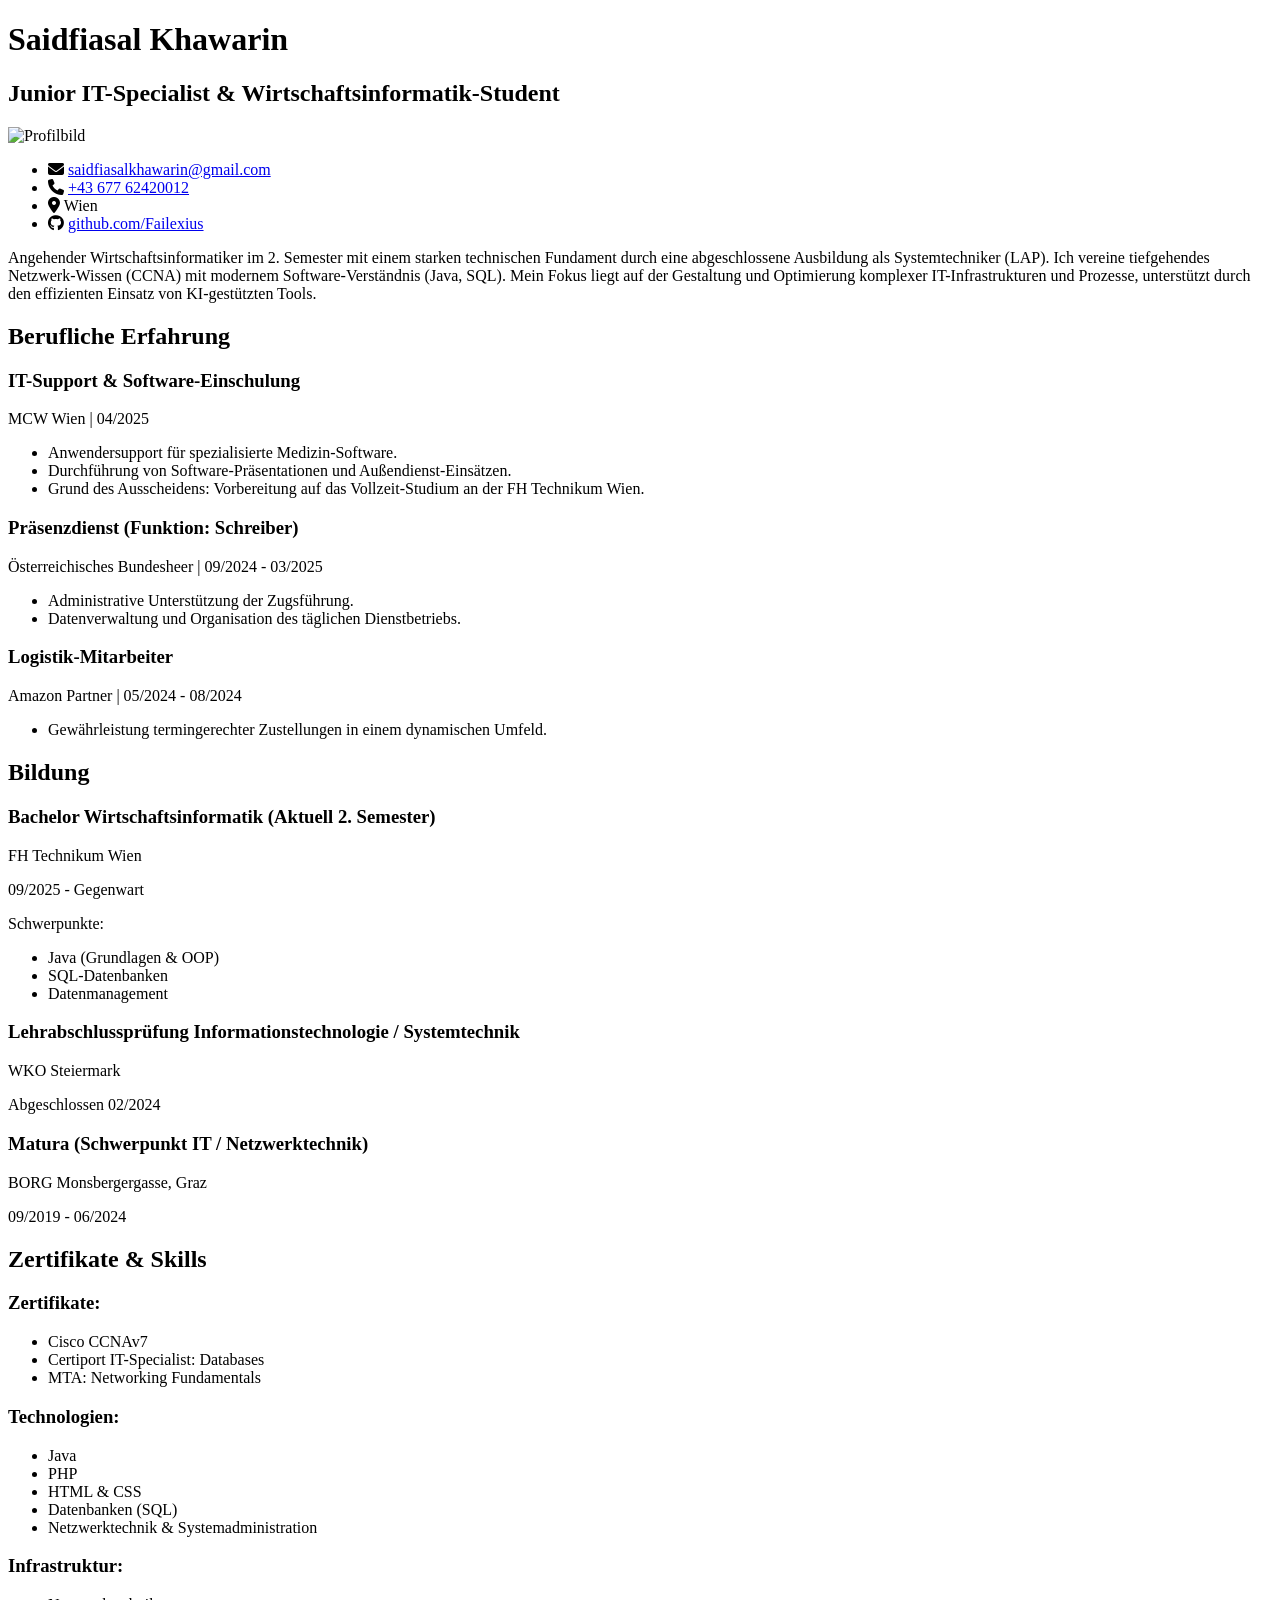
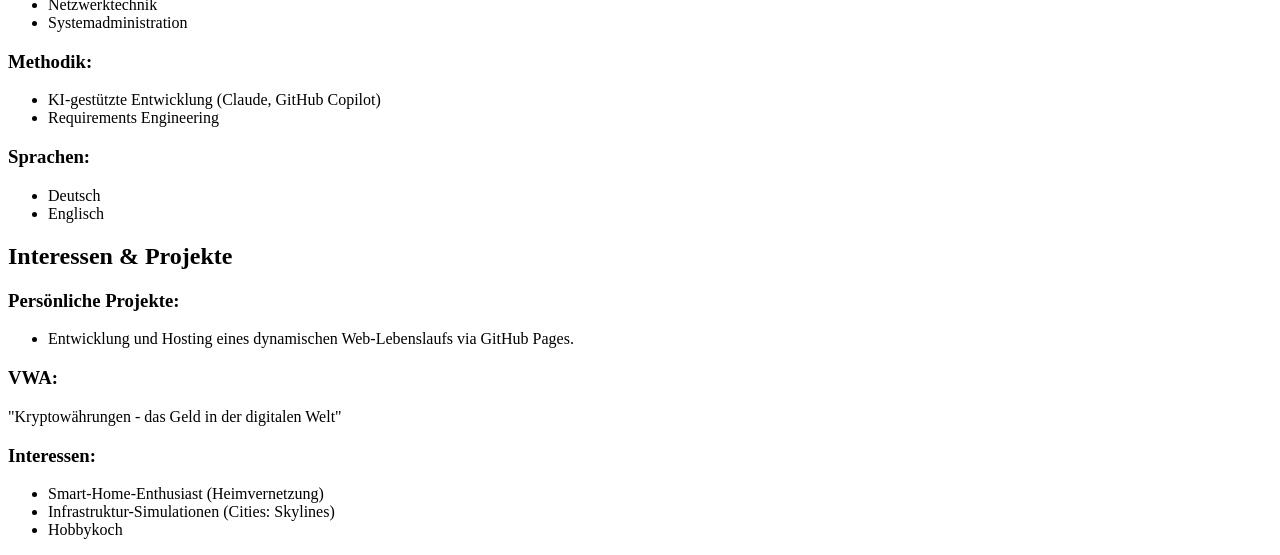
==== index.html @ c03f915f "feat: update profile to IT-Specialist, add work experience and remove favicon" ====
<!doctype html>
<html lang="de">
  <head>
    <meta charset="UTF-8" />
    <meta name="viewport" content="width=device-width, initial-scale=1.0" />
    <link rel="stylesheet" href="style.css" />
    <title>Lebenslauf - Saidfiasal Khawarin</title>
    <link
      rel="stylesheet"
      href="https://cdnjs.cloudflare.com/ajax/libs/font-awesome/6.5.1/css/all.min.css"
    />
    <meta name="viewport" content="width=device-width, initial-scale=1.0" />
  </head>
  <body>
    <div class="main-container">
      <header>
        <div class="header-top">
          <div class="header-left">
            <h1>Saidfiasal Khawarin</h1>
            <h2>Junior IT-Specialist & Wirtschaftsinformatik-Student</h2>
          </div>

          <img src="Profilbild.jpg" alt="Profilbild" class="profile-pic" />

          <div class="header-right">
            <ul class="contact-info">
              <li>
                <i class="fa-solid fa-envelope"></i>
                <a href="mailto:saidfiasalkhawarin@gmail.com"
                  >saidfiasalkhawarin@gmail.com</a
                >
              </li>
              <li>
                <i class="fa-solid fa-phone"></i>
                <a href="tel:+4367762420012">+43 677 62420012</a>
              </li>
              <li><i class="fa-solid fa-location-dot"></i> Wien</li>
              <li>
                <i class="fa-brands fa-github"></i>
                <a href="https://github.com/Failexius" target="_blank"
                  >github.com/Failexius</a
                >
              </li>
            </ul>
          </div>
        </div>

        <!-- 
        Alter Text:
        Angehender Wirtschaftsinformatiker (2. Semester) mit handfestem
        IT-Fundament durch eine abgeschlossene Ausbildung als Systemtechniker
        (LAP) und fundiertem Netzwerk-Wissen. Aktuell vertiefe ich mein
        Verständnis für Software-Architektur und Objektorientierte
        Programmierung (Java). Ich bin hoch motiviert, mein Wissen in der
        modernen Webentwicklung einzusetzen, KI-gestützte Tools wie Claude
        effektiv zu nutzen und als Junior Web Developer praxisnahe Lösungen zu
        entwickeln. 
        -->

        <p class="intro-text">
          Angehender Wirtschaftsinformatiker im 2. Semester mit einem starken
          technischen Fundament durch eine abgeschlossene Ausbildung als
          Systemtechniker (LAP). Ich vereine tiefgehendes Netzwerk-Wissen (CCNA)
          mit modernem Software-Verständnis (Java, SQL). Mein Fokus liegt auf
          der Gestaltung und Optimierung komplexer IT-Infrastrukturen und
          Prozesse, unterstützt durch den effizienten Einsatz von KI-gestützten
          Tools.
        </p>
      </header>

      <div class="content-wrapper">
        <main>
          <section>
            <h2>Berufliche Erfahrung</h2>

            <article>
              <h3>IT-Support & Software-Einschulung</h3>
              <p>MCW Wien | 04/2025</p>
              <ul>
                <li>Anwendersupport für spezialisierte Medizin-Software.</li>
                <li>
                  Durchführung von Software-Präsentationen und
                  Außendienst-Einsätzen.
                </li>
                <li>
                  Grund des Ausscheidens: Vorbereitung auf das Vollzeit-Studium
                  an der FH Technikum Wien.
                </li>
              </ul>
            </article>

            <article>
              <h3>Präsenzdienst (Funktion: Schreiber)</h3>
              <p>Österreichisches Bundesheer | 09/2024 - 03/2025</p>
              <ul>
                <li>Administrative Unterstützung der Zugsführung.</li>
                <li>
                  Datenverwaltung und Organisation des täglichen Dienstbetriebs.
                </li>
              </ul>
            </article>

            <article>
              <h3>Logistik-Mitarbeiter</h3>
              <p>Amazon Partner | 05/2024 - 08/2024</p>
              <ul>
                <li>
                  Gewährleistung termingerechter Zustellungen in einem
                  dynamischen Umfeld.
                </li>
              </ul>
            </article>
          </section>
          <section>
            <h2>Bildung</h2>
            <article>
              <h3>Bachelor Wirtschaftsinformatik (Aktuell 2. Semester)</h3>
              <p>FH Technikum Wien</p>
              <p>09/2025 - Gegenwart</p>
              <p>Schwerpunkte:</p>
              <ul>
                <li>Java (Grundlagen & OOP)</li>
                <li>SQL-Datenbanken</li>
                <li>Datenmanagement</li>
              </ul>
            </article>
            <article>
              <h3>
                Lehrabschlussprüfung Informationstechnologie / Systemtechnik
              </h3>
              <p>WKO Steiermark</p>
              <p>Abgeschlossen 02/2024</p>
            </article>
            <article>
              <h3>Matura (Schwerpunkt IT / Netzwerktechnik)</h3>
              <p>BORG Monsbergergasse, Graz</p>
              <p>09/2019 - 06/2024</p>
            </article>
          </section>
        </main>

        <aside>
          <section>
            <h2>Zertifikate & Skills</h2>
            <h3>Zertifikate:</h3>
            <ul>
              <li>Cisco CCNAv7</li>
              <li>Certiport IT-Specialist: Databases</li>
              <li>MTA: Networking Fundamentals</li>
            </ul>
            <h3>Technologien:</h3>
            <ul>
              <li>Java</li>
              <li>PHP</li>
              <li>HTML & CSS</li>
              <li>Datenbanken (SQL)</li>
              <li>Netzwerktechnik & Systemadministration</li>
            </ul>
            <h3>Infrastruktur:</h3>
            <ul>
              <li>Netzwerktechnik</li>
              <li>Systemadministration</li>
            </ul>
            <h3>Methodik:</h3>
            <ul>
              <li>KI-gestützte Entwicklung (Claude, GitHub Copilot)</li>
              <li>Requirements Engineering</li>
            </ul>
            <h3>Sprachen:</h3>
            <ul>
              <li>Deutsch</li>
              <li>Englisch</li>
            </ul>
          </section>
          <section>
            <h2>Interessen & Projekte</h2>
            <h3>Persönliche Projekte:</h3>
            <ul>
              <li>
                Entwicklung und Hosting eines dynamischen Web-Lebenslaufs via
                GitHub Pages.
              </li>
            </ul>
            <h3>VWA:</h3>
            <p>"Kryptowährungen - das Geld in der digitalen Welt"</p>
            <h3>Interessen:</h3>
            <ul>
              <li>Smart-Home-Enthusiast (Heimvernetzung)</li>
              <li>Infrastruktur-Simulationen (Cities: Skylines)</li>
              <li>Hobbykoch</li>
            </ul>
          </section>
        </aside>
      </div>
    </div>
  </body>
</html>
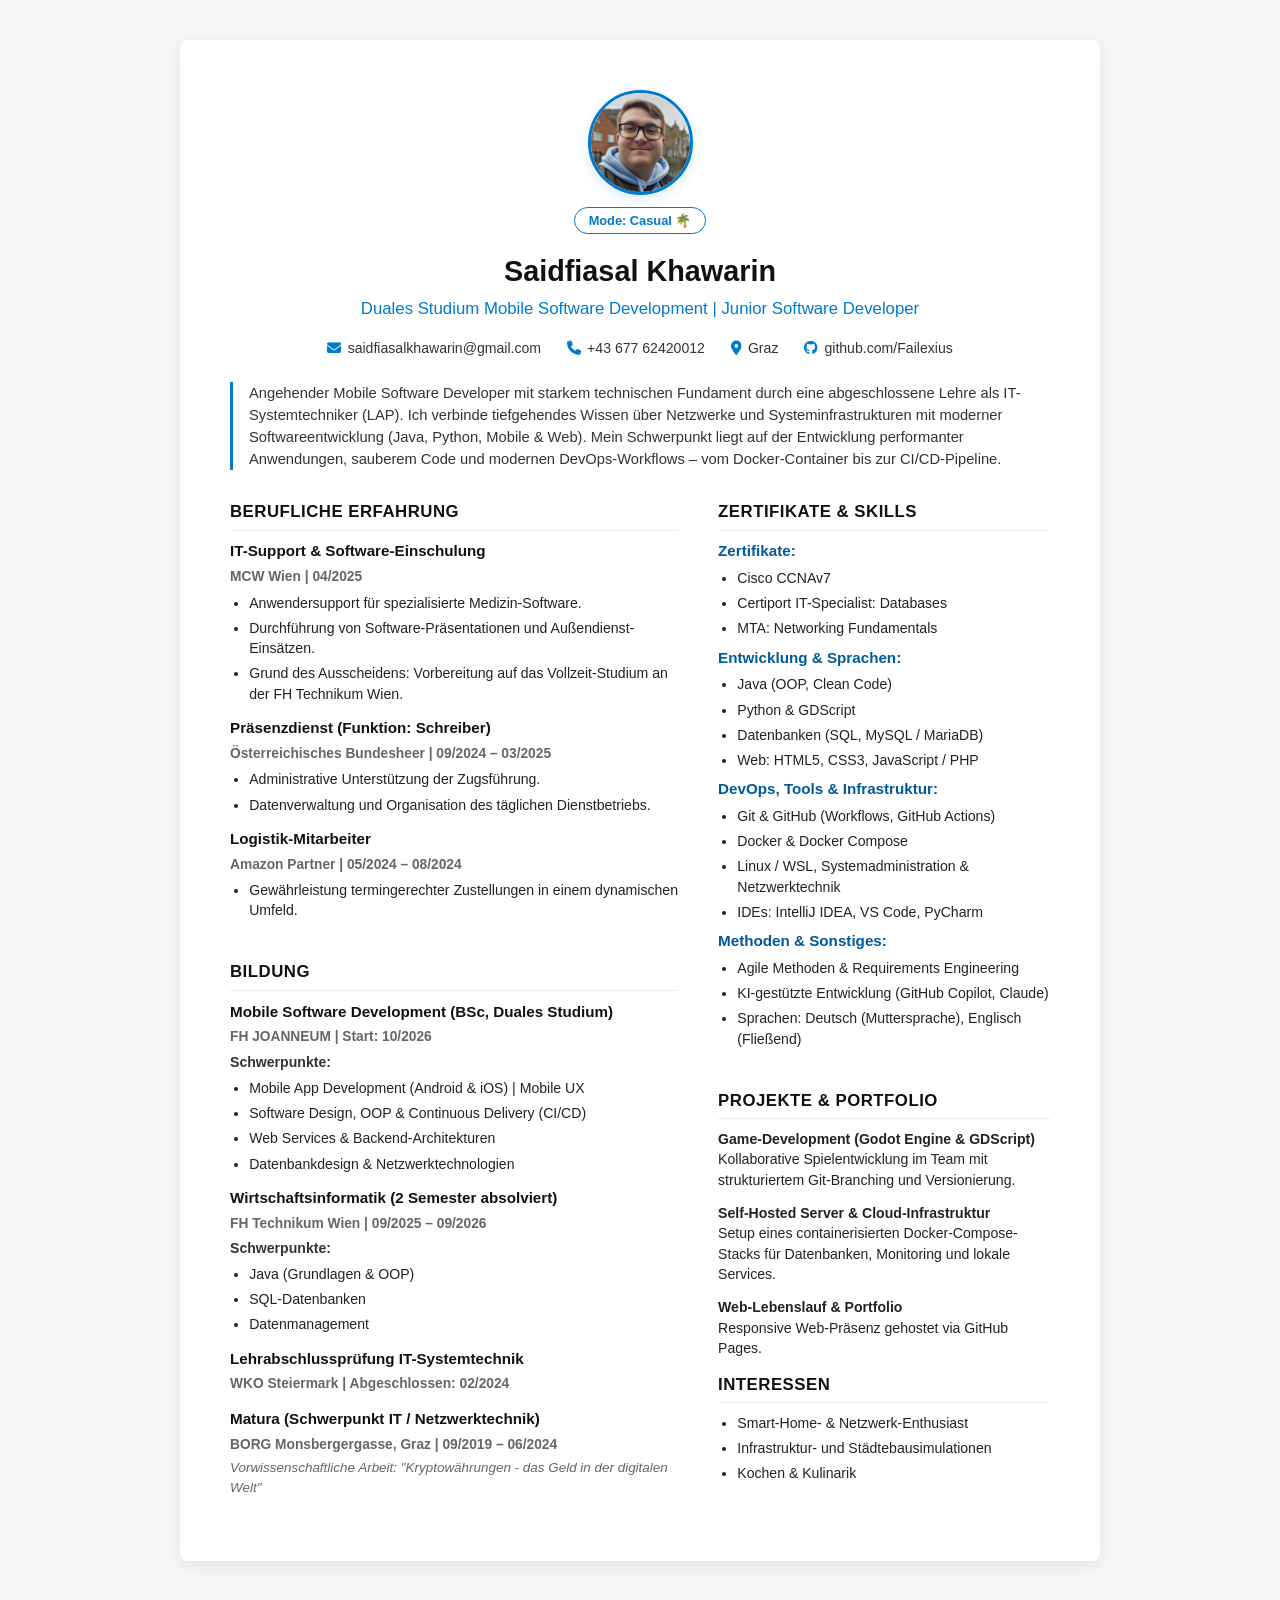
==== commit 2f0f0064: "feat: update resume details, add profile image toggle and optimize 2-column print layout" ====
--- a/index.html
+++ b/index.html
@@ -3,79 +3,60 @@
   <head>
     <meta charset="UTF-8" />
     <meta name="viewport" content="width=device-width, initial-scale=1.0" />
-    <link rel="stylesheet" href="style.css" />
     <title>Lebenslauf - Saidfiasal Khawarin</title>
+    <!-- Google Fonts -->
+    <link rel="preconnect" href="https://fonts.googleapis.com">
+    <link rel="preconnect" href="https://fonts.gstatic.com" crossorigin>
+    <link href="https://fonts.googleapis.com/css2?family=Plus+Jakarta+Sans:wght@300;400;500;600;700;800&display=swap" rel="stylesheet">
+    <!-- Font Awesome Icons -->
     <link
       rel="stylesheet"
       href="https://cdnjs.cloudflare.com/ajax/libs/font-awesome/6.5.1/css/all.min.css"
     />
-    <meta name="viewport" content="width=device-width, initial-scale=1.0" />
+    <link rel="stylesheet" href="style.css" />
   </head>
   <body>
-    <div class="main-container">
-      <header>
-        <div class="header-top">
-          <div class="header-left">
-            <h1>Saidfiasal Khawarin</h1>
-            <h2>Junior IT-Specialist & Wirtschaftsinformatik-Student</h2>
-          </div>
-
-          <img src="Profilbild.jpg" alt="Profilbild" class="profile-pic" />
-
-          <div class="header-right">
-            <ul class="contact-info">
-              <li>
-                <i class="fa-solid fa-envelope"></i>
-                <a href="mailto:saidfiasalkhawarin@gmail.com"
-                  >saidfiasalkhawarin@gmail.com</a
-                >
-              </li>
-              <li>
-                <i class="fa-solid fa-phone"></i>
-                <a href="tel:+4367762420012">+43 677 62420012</a>
-              </li>
-              <li><i class="fa-solid fa-location-dot"></i> Wien</li>
-              <li>
-                <i class="fa-brands fa-github"></i>
-                <a href="https://github.com/Failexius" target="_blank"
-                  >github.com/Failexius</a
-                >
-              </li>
-            </ul>
-          </div>
+    <div class="cv-container main-container">
+      <header class="profile-header">
+        <div class="profile-wrapper">
+          <img id="profile-img" src="profilbild_casual.jpg" alt="Profilbild Saidfiasal" class="profile-pic" />
+          <button id="mode-toggle-btn" onclick="toggleProfileImage()">Mode: Casual 🌴</button>
         </div>
 
-        <!-- 
-        Alter Text:
-        Angehender Wirtschaftsinformatiker (2. Semester) mit handfestem
-        IT-Fundament durch eine abgeschlossene Ausbildung als Systemtechniker
-        (LAP) und fundiertem Netzwerk-Wissen. Aktuell vertiefe ich mein
-        Verständnis für Software-Architektur und Objektorientierte
-        Programmierung (Java). Ich bin hoch motiviert, mein Wissen in der
-        modernen Webentwicklung einzusetzen, KI-gestützte Tools wie Claude
-        effektiv zu nutzen und als Junior Web Developer praxisnahe Lösungen zu
-        entwickeln. 
-        -->
+        <h1>Saidfiasal Khawarin</h1>
+        <div class="subtitle">Duales Studium Mobile Software Development | Junior Software Developer</div>
 
-        <p class="intro-text">
-          Angehender Wirtschaftsinformatiker im 2. Semester mit einem starken
-          technischen Fundament durch eine abgeschlossene Ausbildung als
-          Systemtechniker (LAP). Ich vereine tiefgehendes Netzwerk-Wissen (CCNA)
-          mit modernem Software-Verständnis (Java, SQL). Mein Fokus liegt auf
-          der Gestaltung und Optimierung komplexer IT-Infrastrukturen und
-          Prozesse, unterstützt durch den effizienten Einsatz von KI-gestützten
-          Tools.
+        <ul class="contact-info contacts-list">
+          <li class="contact-item">
+            <i class="fa-solid fa-envelope"></i>
+            <a href="mailto:saidfiasalkhawarin@gmail.com">saidfiasalkhawarin@gmail.com</a>
+          </li>
+          <li class="contact-item">
+            <i class="fa-solid fa-phone"></i>
+            <a href="tel:+4367762420012">+43 677 62420012</a>
+          </li>
+          <li class="contact-item">
+            <i class="fa-solid fa-location-dot"></i> Graz
+          </li>
+          <li class="contact-item">
+            <i class="fa-brands fa-github"></i>
+            <a href="https://github.com/Failexius" target="_blank">github.com/Failexius</a>
+          </li>
+        </ul>
+
+        <p class="profile-summary intro-text">
+          Angehender Mobile Software Developer mit starkem technischen Fundament durch eine abgeschlossene Lehre als IT-Systemtechniker (LAP). Ich verbinde tiefgehendes Wissen über Netzwerke und Systeminfrastrukturen mit moderner Softwareentwicklung (Java, Python, Mobile & Web). Mein Schwerpunkt liegt auf der Entwicklung performanter Anwendungen, sauberem Code und modernen DevOps-Workflows – vom Docker-Container bis zur CI/CD-Pipeline.
         </p>
       </header>
 
-      <div class="content-wrapper">
-        <main>
+      <div class="content-grid">
+        <main class="main-column">
           <section>
             <h2>Berufliche Erfahrung</h2>
 
-            <article>
+            <article class="job-item">
               <h3>IT-Support & Software-Einschulung</h3>
-              <p>MCW Wien | 04/2025</p>
+              <p class="meta-info">MCW Wien | 04/2025</p>
               <ul>
                 <li>Anwendersupport für spezialisierte Medizin-Software.</li>
                 <li>
@@ -89,9 +70,9 @@
               </ul>
             </article>
 
-            <article>
+            <article class="job-item">
               <h3>Präsenzdienst (Funktion: Schreiber)</h3>
-              <p>Österreichisches Bundesheer | 09/2024 - 03/2025</p>
+              <p class="meta-info">Österreichisches Bundesheer | 09/2024 – 03/2025</p>
               <ul>
                 <li>Administrative Unterstützung der Zugsführung.</li>
                 <li>
@@ -100,9 +81,9 @@
               </ul>
             </article>
 
-            <article>
+            <article class="job-item">
               <h3>Logistik-Mitarbeiter</h3>
-              <p>Amazon Partner | 05/2024 - 08/2024</p>
+              <p class="meta-info">Amazon Partner | 05/2024 – 08/2024</p>
               <ul>
                 <li>
                   Gewährleistung termingerechter Zustellungen in einem
@@ -111,87 +92,105 @@
               </ul>
             </article>
           </section>
+
           <section>
             <h2>Bildung</h2>
-            <article>
-              <h3>Bachelor Wirtschaftsinformatik (Aktuell 2. Semester)</h3>
-              <p>FH Technikum Wien</p>
-              <p>09/2025 - Gegenwart</p>
-              <p>Schwerpunkte:</p>
+            <article class="edu-item">
+              <h3>Mobile Software Development (BSc, Duales Studium)</h3>
+              <p class="meta-info">FH JOANNEUM | Start: 10/2026</p>
+              <p class="section-subtitle">Schwerpunkte:</p>
+              <ul>
+                <li>Mobile App Development (Android & iOS) | Mobile UX</li>
+                <li>Software Design, OOP & Continuous Delivery (CI/CD)</li>
+                <li>Web Services & Backend-Architekturen</li>
+                <li>Datenbankdesign & Netzwerktechnologien</li>
+              </ul>
+            </article>
+            <article class="edu-item">
+              <h3>Wirtschaftsinformatik (2 Semester absolviert)</h3>
+              <p class="meta-info">FH Technikum Wien | 09/2025 – 09/2026</p>
+              <p class="section-subtitle">Schwerpunkte:</p>
               <ul>
                 <li>Java (Grundlagen & OOP)</li>
                 <li>SQL-Datenbanken</li>
                 <li>Datenmanagement</li>
               </ul>
             </article>
-            <article>
-              <h3>
-                Lehrabschlussprüfung Informationstechnologie / Systemtechnik
-              </h3>
-              <p>WKO Steiermark</p>
-              <p>Abgeschlossen 02/2024</p>
+            <article class="edu-item">
+              <h3>Lehrabschlussprüfung IT-Systemtechnik</h3>
+              <p class="meta-info">WKO Steiermark | Abgeschlossen: 02/2024</p>
             </article>
-            <article>
+            <article class="edu-item">
               <h3>Matura (Schwerpunkt IT / Netzwerktechnik)</h3>
-              <p>BORG Monsbergergasse, Graz</p>
-              <p>09/2019 - 06/2024</p>
+              <p class="meta-info">BORG Monsbergergasse, Graz | 09/2019 – 06/2024</p>
+              <p class="vwa-note">Vorwissenschaftliche Arbeit: "Kryptowährungen - das Geld in der digitalen Welt"</p>
             </article>
           </section>
         </main>
 
-        <aside>
+        <aside class="sidebar-column">
           <section>
             <h2>Zertifikate & Skills</h2>
+            
             <h3>Zertifikate:</h3>
             <ul>
               <li>Cisco CCNAv7</li>
               <li>Certiport IT-Specialist: Databases</li>
               <li>MTA: Networking Fundamentals</li>
             </ul>
-            <h3>Technologien:</h3>
+
+            <h3>Entwicklung & Sprachen:</h3>
             <ul>
-              <li>Java</li>
-              <li>PHP</li>
-              <li>HTML & CSS</li>
-              <li>Datenbanken (SQL)</li>
-              <li>Netzwerktechnik & Systemadministration</li>
+              <li>Java (OOP, Clean Code)</li>
+              <li>Python & GDScript</li>
+              <li>Datenbanken (SQL, MySQL / MariaDB)</li>
+              <li>Web: HTML5, CSS3, JavaScript / PHP</li>
             </ul>
-            <h3>Infrastruktur:</h3>
+
+            <h3>DevOps, Tools & Infrastruktur:</h3>
             <ul>
-              <li>Netzwerktechnik</li>
-              <li>Systemadministration</li>
+              <li>Git & GitHub (Workflows, GitHub Actions)</li>
+              <li>Docker & Docker Compose</li>
+              <li>Linux / WSL, Systemadministration & Netzwerktechnik</li>
+              <li>IDEs: IntelliJ IDEA, VS Code, PyCharm</li>
             </ul>
-            <h3>Methodik:</h3>
+
+            <h3>Methoden & Sonstiges:</h3>
             <ul>
-              <li>KI-gestützte Entwicklung (Claude, GitHub Copilot)</li>
-              <li>Requirements Engineering</li>
-            </ul>
-            <h3>Sprachen:</h3>
-            <ul>
-              <li>Deutsch</li>
-              <li>Englisch</li>
+              <li>Agile Methoden & Requirements Engineering</li>
+              <li>KI-gestützte Entwicklung (GitHub Copilot, Claude)</li>
+              <li>Sprachen: Deutsch (Muttersprache), Englisch (Fließend)</li>
             </ul>
           </section>
+
           <section>
-            <h2>Interessen & Projekte</h2>
-            <h3>Persönliche Projekte:</h3>
-            <ul>
-              <li>
-                Entwicklung und Hosting eines dynamischen Web-Lebenslaufs via
-                GitHub Pages.
+            <h2>PROJEKTE & PORTFOLIO</h2>
+            <ul class="project-list">
+              <li class="project-item">
+                <strong>Game-Development (Godot Engine & GDScript)</strong><br>
+                Kollaborative Spielentwicklung im Team mit strukturiertem Git-Branching und Versionierung.
+              </li>
+              <li class="project-item">
+                <strong>Self-Hosted Server & Cloud-Infrastruktur</strong><br>
+                Setup eines containerisierten Docker-Compose-Stacks für Datenbanken, Monitoring und lokale Services.
+              </li>
+              <li class="project-item">
+                <strong>Web-Lebenslauf & Portfolio</strong><br>
+                Responsive Web-Präsenz gehostet via GitHub Pages.
               </li>
             </ul>
-            <h3>VWA:</h3>
-            <p>"Kryptowährungen - das Geld in der digitalen Welt"</p>
-            <h3>Interessen:</h3>
+
+            <h2>Interessen</h2>
             <ul>
-              <li>Smart-Home-Enthusiast (Heimvernetzung)</li>
-              <li>Infrastruktur-Simulationen (Cities: Skylines)</li>
-              <li>Hobbykoch</li>
+              <li>Smart-Home- & Netzwerk-Enthusiast</li>
+              <li>Infrastruktur- und Städtebausimulationen</li>
+              <li>Kochen & Kulinarik</li>
             </ul>
           </section>
         </aside>
       </div>
     </div>
+
+    <script src="script.js"></script>
   </body>
 </html>
--- a/style.css
+++ b/style.css
@@ -0,0 +1,283 @@
+:root {
+    --primary-color: #007acc;
+    --primary-dark: #005999;
+    --primary-light: #e6f3fa;
+    --text-color: #222222;
+    --text-muted: #666666;
+    --bg-page: #f4f6f8;
+    --bg-card: #ffffff;
+    --border-color: #eaeaea;
+}
+
+* {
+    box-sizing: border-box;
+}
+
+body {
+    margin: 0;
+    padding: 0;
+    background-color: var(--bg-page);
+    font-family: -apple-system, BlinkMacSystemFont, "Segoe UI", Roboto, Helvetica, Arial, sans-serif;
+    color: var(--text-color);
+    line-height: 1.5;
+}
+
+.cv-container, .resume-container, .container, .main-container {
+    max-width: 920px;
+    margin: 40px auto;
+    padding: 50px; /* Mindestens 50px Innenabstand zu allen Seiten */
+    background: #ffffff;
+    box-shadow: 0 4px 20px rgba(0, 0, 0, 0.08);
+    border-radius: 8px;
+    box-sizing: border-box;
+}
+
+/* Header Optimization (Kompakt & ausgewogen) */
+.profile-header {
+    text-align: center;
+    margin-bottom: 1.5rem;
+}
+
+.profile-header h1 {
+    font-size: 1.8rem;
+    margin: 0.4rem 0 0.2rem 0;
+    color: #111111;
+    font-weight: 800;
+}
+
+.profile-header .subtitle {
+    font-size: 1.05rem;
+    color: var(--primary-color);
+    font-weight: 500;
+    margin-bottom: 1rem;
+}
+
+/* Profile Wrapper & Mode Toggle */
+.profile-wrapper {
+    display: flex;
+    flex-direction: column;
+    align-items: center;
+    justify-content: center;
+    margin-bottom: 0.5rem;
+}
+
+#profile-img, .profile-pic {
+    width: 105px;
+    height: 105px;
+    border-radius: 50%;
+    object-fit: cover;
+    border: 3px solid var(--primary-color);
+    margin-bottom: 0.5rem;
+    box-shadow: 0 4px 12px rgba(0, 122, 204, 0.15);
+    transition: transform 0.3s ease;
+}
+
+#profile-img:hover {
+    transform: scale(1.03);
+}
+
+#mode-toggle-btn {
+    margin-top: 4px;
+    margin-bottom: 8px;
+    padding: 5px 14px;
+    background-color: #ffffff;
+    color: var(--primary-color);
+    border: 1.5px solid var(--primary-color);
+    border-radius: 20px;
+    font-family: inherit;
+    font-size: 0.8rem;
+    font-weight: 600;
+    cursor: pointer;
+    transition: all 0.2s ease;
+}
+
+#mode-toggle-btn:hover {
+    background-color: var(--primary-color);
+    color: #ffffff;
+}
+
+/* Kontaktdaten kompakt nebeneinander */
+.contact-info, .contacts-list {
+    display: flex;
+    flex-wrap: wrap;
+    justify-content: center;
+    align-items: center;
+    gap: 0.8rem 1.6rem;
+    margin: 0.8rem 0;
+    font-size: 0.9rem;
+    list-style: none;
+    padding: 0;
+}
+
+.contact-item {
+    display: inline-flex;
+    align-items: center;
+    gap: 0.4rem;
+    color: #333333;
+}
+
+.contact-item i {
+    color: var(--primary-color);
+}
+
+.contact-item a {
+    color: inherit;
+    text-decoration: none;
+    transition: color 0.2s ease;
+}
+
+.contact-item a:hover {
+    color: var(--primary-color);
+    text-decoration: underline;
+}
+
+/* Profiltext */
+.profile-summary, .intro-text {
+    font-size: 0.92rem;
+    line-height: 1.5;
+    color: #333333;
+    border-left: 3px solid var(--primary-color);
+    padding-left: 1rem;
+    margin: 1.2rem 0 1.8rem 0;
+    text-align: left;
+}
+
+/* 2-Spalten Layout (Luftig & harmonisch) */
+.content-grid {
+    display: grid;
+    grid-template-columns: 1.35fr 1fr;
+    gap: 2.5rem;
+    align-items: start;
+}
+
+.main-column, .sidebar-column {
+    display: flex;
+    flex-direction: column;
+    gap: 1.6rem;
+}
+
+h2 {
+    font-size: 1.05rem;
+    font-weight: 700;
+    text-transform: uppercase;
+    letter-spacing: 0.5px;
+    color: #111111;
+    border-bottom: 1.5px solid #eaeaea;
+    padding-bottom: 0.35rem;
+    margin-bottom: 0.6rem;
+    margin-top: 0;
+}
+
+h3 {
+    font-size: 0.95rem;
+    margin-top: 0.5rem;
+    margin-bottom: 0.25rem;
+    color: #111111;
+}
+
+article {
+    margin-bottom: 0.8rem;
+}
+
+p {
+    margin: 3px 0;
+}
+
+.meta-info {
+    color: var(--text-muted);
+    font-weight: 600;
+    font-size: 0.86rem;
+}
+
+.section-subtitle {
+    font-weight: 600;
+    margin-top: 4px;
+    font-size: 0.88rem;
+    color: #333333;
+}
+
+.vwa-note {
+    font-style: italic;
+    color: var(--text-muted);
+    font-size: 0.84rem;
+    margin-top: 3px;
+}
+
+ul {
+    padding-left: 1.2rem;
+    margin: 0.3rem 0;
+}
+
+li {
+    font-size: 0.88rem;
+    line-height: 1.45;
+    margin-bottom: 0.3rem;
+}
+
+.sidebar-column section {
+    margin-bottom: 0.5rem;
+}
+
+.sidebar-column h3 {
+    color: var(--primary-dark);
+}
+
+.project-list {
+    list-style-type: none;
+    padding-left: 0 !important;
+}
+
+.project-item {
+    margin-bottom: 0.8rem;
+}
+
+/* Responsive Handling */
+@media (max-width: 768px) {
+    .cv-container, .resume-container, .container, .main-container {
+        margin: 0;
+        padding: 24px 20px;
+        border-radius: 0;
+    }
+
+    .content-grid {
+        grid-template-columns: 1fr;
+        gap: 1.8rem;
+    }
+}
+
+/* Print-Styles (@media print) – 50px Ränder auch im PDF */
+@media print {
+  @page {
+    size: A4;
+    margin: 1.5cm; /* Entspricht ca. 55px Rand auf Papier */
+  }
+
+  body {
+    background: #ffffff !important;
+    padding: 0 !important;
+    margin: 0 !important;
+  }
+
+  .cv-container, .resume-container, .container, .main-container {
+    max-width: 100% !important;
+    margin: 0 !important;
+    padding: 0 !important; /* Den Rand übernimmt @page */
+    box-shadow: none !important;
+    border-radius: 0 !important;
+  }
+
+  #mode-toggle-btn, button, .no-print {
+    display: none !important;
+  }
+
+  .content-grid {
+    display: grid !important;
+    grid-template-columns: 1.35fr 1fr !important;
+    gap: 2rem !important;
+  }
+
+  li {
+    margin-bottom: 0.2rem !important;
+    line-height: 1.35 !important;
+  }
+}
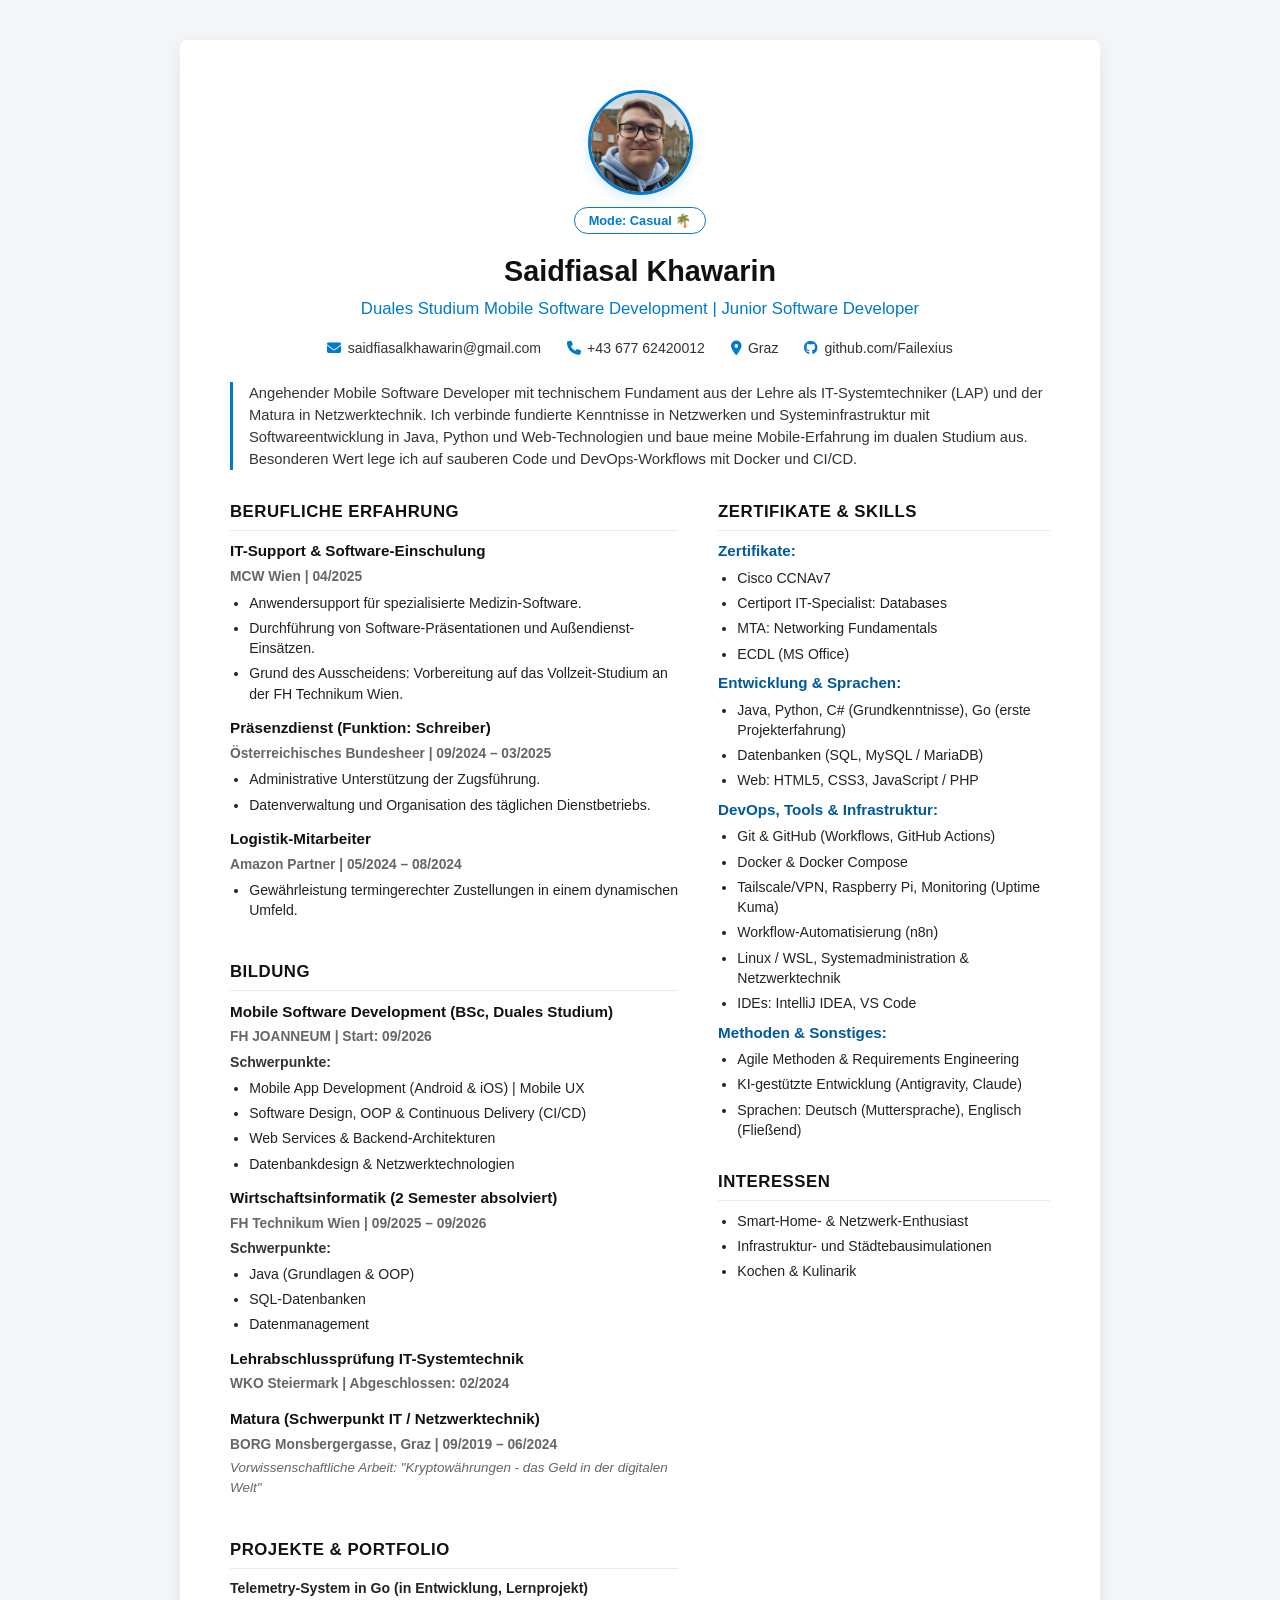
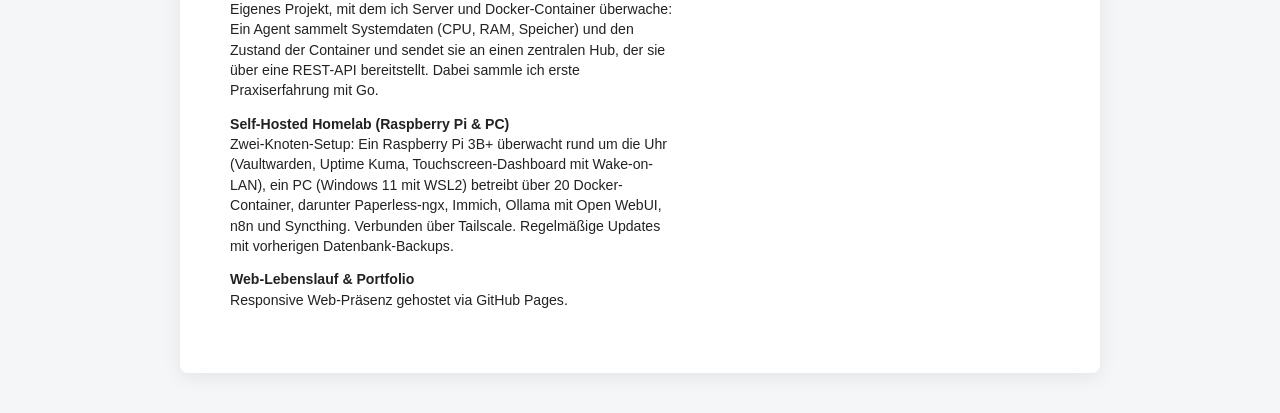
==== commit 5414f20c: "feat: adapt location and general information, improve printing-page" ====
--- a/index.html
+++ b/index.html
@@ -45,8 +45,7 @@
         </ul>
 
         <p class="profile-summary intro-text">
-          Angehender Mobile Software Developer mit starkem technischen Fundament durch eine abgeschlossene Lehre als IT-Systemtechniker (LAP). Ich verbinde tiefgehendes Wissen über Netzwerke und Systeminfrastrukturen mit moderner Softwareentwicklung (Java, Python, Mobile & Web). Mein Schwerpunkt liegt auf der Entwicklung performanter Anwendungen, sauberem Code und modernen DevOps-Workflows – vom Docker-Container bis zur CI/CD-Pipeline.
-        </p>
+            Angehender Mobile Software Developer mit technischem Fundament aus der Lehre als IT-Systemtechniker (LAP) und der Matura in Netzwerktechnik. Ich verbinde fundierte Kenntnisse in Netzwerken und Systeminfrastruktur mit Softwareentwicklung in Java, Python und Web-Technologien und baue meine Mobile-Erfahrung im dualen Studium aus. Besonderen Wert lege ich auf sauberen Code und DevOps-Workflows mit Docker und CI/CD.        </p>
       </header>
 
       <div class="content-grid">
@@ -97,7 +96,7 @@
             <h2>Bildung</h2>
             <article class="edu-item">
               <h3>Mobile Software Development (BSc, Duales Studium)</h3>
-              <p class="meta-info">FH JOANNEUM | Start: 10/2026</p>
+              <p class="meta-info">FH JOANNEUM | Start: 09/2026</p>
               <p class="section-subtitle">Schwerpunkte:</p>
               <ul>
                 <li>Mobile App Development (Android & iOS) | Mobile UX</li>
@@ -126,6 +125,24 @@
               <p class="vwa-note">Vorwissenschaftliche Arbeit: "Kryptowährungen - das Geld in der digitalen Welt"</p>
             </article>
           </section>
+
+                    <section>
+            <h2>PROJEKTE & PORTFOLIO</h2>
+            <ul class="project-list">
+              <li class="project-item">
+                <strong>Telemetry-System in Go (in Entwicklung, Lernprojekt)</strong><br>
+                Eigenes Projekt, mit dem ich Server und Docker-Container überwache: Ein Agent sammelt Systemdaten (CPU, RAM, Speicher) und den Zustand der Container und sendet sie an einen zentralen Hub, der sie über eine REST-API bereitstellt. Dabei sammle ich erste Praxiserfahrung mit Go.
+              </li>
+              <li class="project-item">
+                <strong>Self-Hosted Homelab (Raspberry Pi & PC)</strong><br>
+                Zwei-Knoten-Setup: Ein Raspberry Pi 3B+ überwacht rund um die Uhr (Vaultwarden, Uptime Kuma, Touchscreen-Dashboard mit Wake-on-LAN), ein PC (Windows 11 mit WSL2) betreibt über 20 Docker-Container, darunter Paperless-ngx, Immich, Ollama mit Open WebUI, n8n und Syncthing. Verbunden über Tailscale. Regelmäßige Updates mit vorherigen Datenbank-Backups.
+              </li>
+              <li class="project-item">
+                <strong>Web-Lebenslauf & Portfolio</strong><br>
+                Responsive Web-Präsenz gehostet via GitHub Pages.
+              </li>
+            </ul>
+          </section>
         </main>
 
         <aside class="sidebar-column">
@@ -137,12 +154,12 @@
               <li>Cisco CCNAv7</li>
               <li>Certiport IT-Specialist: Databases</li>
               <li>MTA: Networking Fundamentals</li>
+              <li>ECDL (MS Office)</li>
             </ul>
 
             <h3>Entwicklung & Sprachen:</h3>
             <ul>
-              <li>Java (OOP, Clean Code)</li>
-              <li>Python & GDScript</li>
+              <li>Java, Python, C# (Grundkenntnisse), Go (erste Projekterfahrung)</li>
               <li>Datenbanken (SQL, MySQL / MariaDB)</li>
               <li>Web: HTML5, CSS3, JavaScript / PHP</li>
             </ul>
@@ -151,35 +168,20 @@
             <ul>
               <li>Git & GitHub (Workflows, GitHub Actions)</li>
               <li>Docker & Docker Compose</li>
+              <li>Tailscale/VPN, Raspberry Pi, Monitoring (Uptime Kuma)</li>
+              <li>Workflow-Automatisierung (n8n)</li>
               <li>Linux / WSL, Systemadministration & Netzwerktechnik</li>
-              <li>IDEs: IntelliJ IDEA, VS Code, PyCharm</li>
+              <li>IDEs: IntelliJ IDEA, VS Code</li>
             </ul>
 
             <h3>Methoden & Sonstiges:</h3>
             <ul>
               <li>Agile Methoden & Requirements Engineering</li>
-              <li>KI-gestützte Entwicklung (GitHub Copilot, Claude)</li>
+              <li>KI-gestützte Entwicklung (Antigravity, Claude)</li>
               <li>Sprachen: Deutsch (Muttersprache), Englisch (Fließend)</li>
             </ul>
-          </section>
 
-          <section>
-            <h2>PROJEKTE & PORTFOLIO</h2>
-            <ul class="project-list">
-              <li class="project-item">
-                <strong>Game-Development (Godot Engine & GDScript)</strong><br>
-                Kollaborative Spielentwicklung im Team mit strukturiertem Git-Branching und Versionierung.
-              </li>
-              <li class="project-item">
-                <strong>Self-Hosted Server & Cloud-Infrastruktur</strong><br>
-                Setup eines containerisierten Docker-Compose-Stacks für Datenbanken, Monitoring und lokale Services.
-              </li>
-              <li class="project-item">
-                <strong>Web-Lebenslauf & Portfolio</strong><br>
-                Responsive Web-Präsenz gehostet via GitHub Pages.
-              </li>
-            </ul>
-
+            <br>
             <h2>Interessen</h2>
             <ul>
               <li>Smart-Home- & Netzwerk-Enthusiast</li>
--- a/style.css
+++ b/style.css
@@ -256,6 +256,8 @@
     background: #ffffff !important;
     padding: 0 !important;
     margin: 0 !important;
+    -webkit-print-color-adjust: exact;
+    print-color-adjust: exact;
   }
 
   .cv-container, .resume-container, .container, .main-container {
@@ -270,14 +272,40 @@
     display: none !important;
   }
 
+  /* Statt Grid/Flex: Floats, die Chrome seitenübergreifend umbrechen kann */
   .content-grid {
-    display: grid !important;
-    grid-template-columns: 1.35fr 1fr !important;
-    gap: 2rem !important;
-  }
+    display: block !important;
+  }
+  .content-grid::after {
+    content: "";
+    display: table;
+    clear: both;
+  }
+  .main-column {
+    display: block !important;
+    float: left;
+    width: 57%;
+  }
+  .sidebar-column {
+    display: block !important;
+    float: right;
+    width: 38%;
+  }
+  .main-column > section {
+    break-inside: avoid;
+  }
+  .sidebar-column > section {
+    margin-bottom: 1.2rem;
+  }
+
+  /* Keine einzelnen Überschriften am Seitenende, keine zerrissenen Einträge */
+  h2, h3 { break-after: avoid; }
+  .job-item, .edu-item, .project-item { break-inside: avoid; }
 
   li {
     margin-bottom: 0.2rem !important;
     line-height: 1.35 !important;
   }
+  .sidebar-column ul { break-inside: avoid; }
+  .sidebar-column h3 { break-after: avoid; }
 }
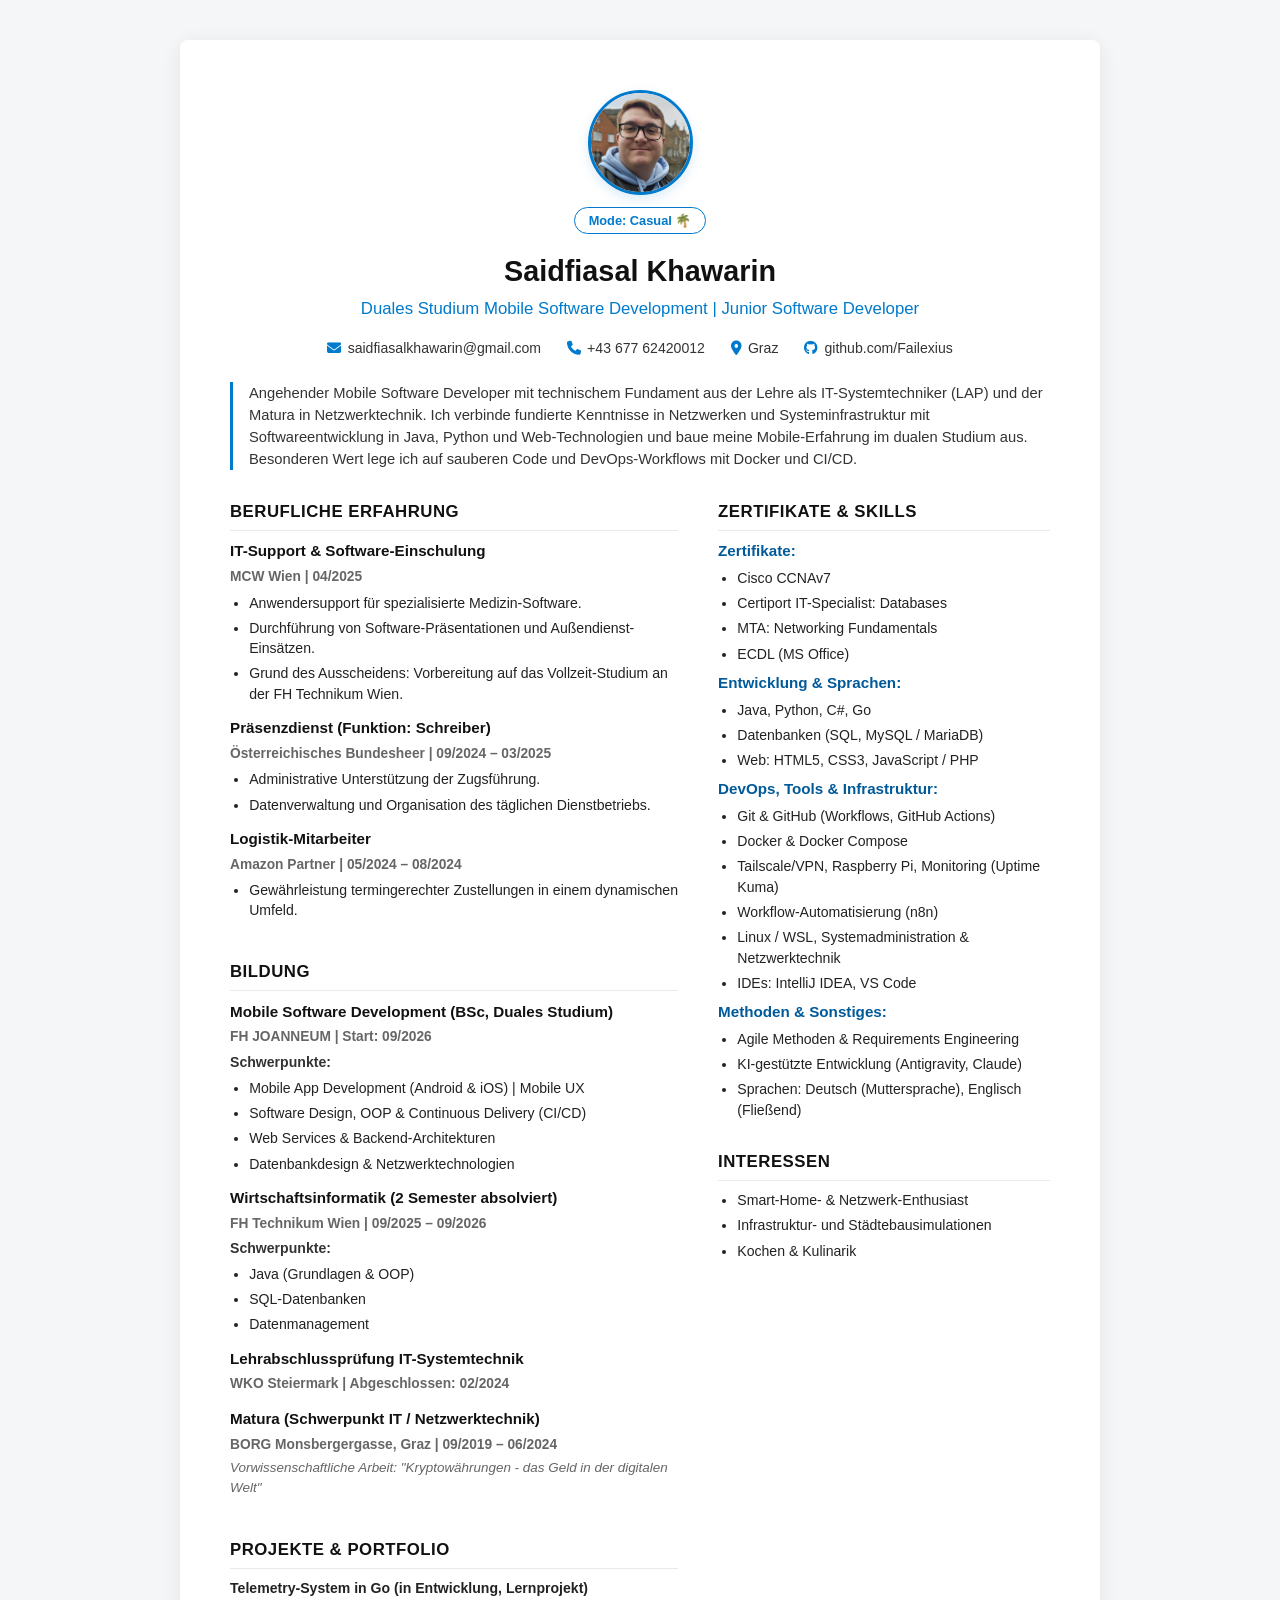
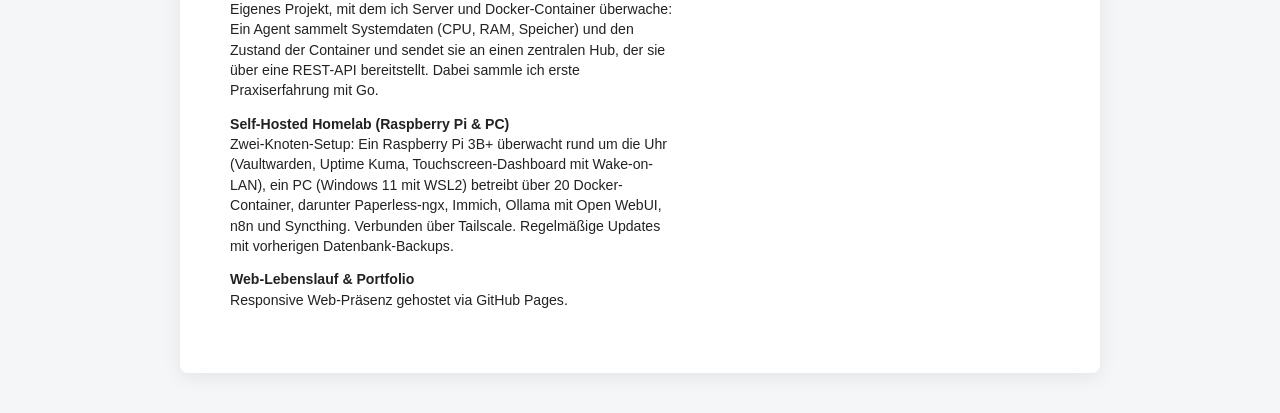
==== commit bb0f0937: "feat: correct CV to fit job description for Siemens" ====
--- a/index.html
+++ b/index.html
@@ -1,198 +1,207 @@
 <!doctype html>
 <html lang="de">
-  <head>
-    <meta charset="UTF-8" />
-    <meta name="viewport" content="width=device-width, initial-scale=1.0" />
-    <title>Lebenslauf - Saidfiasal Khawarin</title>
-    <!-- Google Fonts -->
-    <link rel="preconnect" href="https://fonts.googleapis.com">
-    <link rel="preconnect" href="https://fonts.gstatic.com" crossorigin>
-    <link href="https://fonts.googleapis.com/css2?family=Plus+Jakarta+Sans:wght@300;400;500;600;700;800&display=swap" rel="stylesheet">
-    <!-- Font Awesome Icons -->
-    <link
-      rel="stylesheet"
-      href="https://cdnjs.cloudflare.com/ajax/libs/font-awesome/6.5.1/css/all.min.css"
-    />
-    <link rel="stylesheet" href="style.css" />
-  </head>
-  <body>
-    <div class="cv-container main-container">
-      <header class="profile-header">
-        <div class="profile-wrapper">
-          <img id="profile-img" src="profilbild_casual.jpg" alt="Profilbild Saidfiasal" class="profile-pic" />
-          <button id="mode-toggle-btn" onclick="toggleProfileImage()">Mode: Casual 🌴</button>
-        </div>
-
-        <h1>Saidfiasal Khawarin</h1>
-        <div class="subtitle">Duales Studium Mobile Software Development | Junior Software Developer</div>
-
-        <ul class="contact-info contacts-list">
-          <li class="contact-item">
-            <i class="fa-solid fa-envelope"></i>
-            <a href="mailto:saidfiasalkhawarin@gmail.com">saidfiasalkhawarin@gmail.com</a>
-          </li>
-          <li class="contact-item">
-            <i class="fa-solid fa-phone"></i>
-            <a href="tel:+4367762420012">+43 677 62420012</a>
-          </li>
-          <li class="contact-item">
-            <i class="fa-solid fa-location-dot"></i> Graz
-          </li>
-          <li class="contact-item">
-            <i class="fa-brands fa-github"></i>
-            <a href="https://github.com/Failexius" target="_blank">github.com/Failexius</a>
-          </li>
-        </ul>
-
-        <p class="profile-summary intro-text">
-            Angehender Mobile Software Developer mit technischem Fundament aus der Lehre als IT-Systemtechniker (LAP) und der Matura in Netzwerktechnik. Ich verbinde fundierte Kenntnisse in Netzwerken und Systeminfrastruktur mit Softwareentwicklung in Java, Python und Web-Technologien und baue meine Mobile-Erfahrung im dualen Studium aus. Besonderen Wert lege ich auf sauberen Code und DevOps-Workflows mit Docker und CI/CD.        </p>
-      </header>
-
-      <div class="content-grid">
-        <main class="main-column">
-          <section>
-            <h2>Berufliche Erfahrung</h2>
-
-            <article class="job-item">
-              <h3>IT-Support & Software-Einschulung</h3>
-              <p class="meta-info">MCW Wien | 04/2025</p>
-              <ul>
-                <li>Anwendersupport für spezialisierte Medizin-Software.</li>
-                <li>
-                  Durchführung von Software-Präsentationen und
-                  Außendienst-Einsätzen.
-                </li>
-                <li>
-                  Grund des Ausscheidens: Vorbereitung auf das Vollzeit-Studium
-                  an der FH Technikum Wien.
-                </li>
-              </ul>
-            </article>
-
-            <article class="job-item">
-              <h3>Präsenzdienst (Funktion: Schreiber)</h3>
-              <p class="meta-info">Österreichisches Bundesheer | 09/2024 – 03/2025</p>
-              <ul>
-                <li>Administrative Unterstützung der Zugsführung.</li>
-                <li>
-                  Datenverwaltung und Organisation des täglichen Dienstbetriebs.
-                </li>
-              </ul>
-            </article>
-
-            <article class="job-item">
-              <h3>Logistik-Mitarbeiter</h3>
-              <p class="meta-info">Amazon Partner | 05/2024 – 08/2024</p>
-              <ul>
-                <li>
-                  Gewährleistung termingerechter Zustellungen in einem
-                  dynamischen Umfeld.
-                </li>
-              </ul>
-            </article>
-          </section>
-
-          <section>
-            <h2>Bildung</h2>
-            <article class="edu-item">
-              <h3>Mobile Software Development (BSc, Duales Studium)</h3>
-              <p class="meta-info">FH JOANNEUM | Start: 09/2026</p>
-              <p class="section-subtitle">Schwerpunkte:</p>
-              <ul>
-                <li>Mobile App Development (Android & iOS) | Mobile UX</li>
-                <li>Software Design, OOP & Continuous Delivery (CI/CD)</li>
-                <li>Web Services & Backend-Architekturen</li>
-                <li>Datenbankdesign & Netzwerktechnologien</li>
-              </ul>
-            </article>
-            <article class="edu-item">
-              <h3>Wirtschaftsinformatik (2 Semester absolviert)</h3>
-              <p class="meta-info">FH Technikum Wien | 09/2025 – 09/2026</p>
-              <p class="section-subtitle">Schwerpunkte:</p>
-              <ul>
-                <li>Java (Grundlagen & OOP)</li>
-                <li>SQL-Datenbanken</li>
-                <li>Datenmanagement</li>
-              </ul>
-            </article>
-            <article class="edu-item">
-              <h3>Lehrabschlussprüfung IT-Systemtechnik</h3>
-              <p class="meta-info">WKO Steiermark | Abgeschlossen: 02/2024</p>
-            </article>
-            <article class="edu-item">
-              <h3>Matura (Schwerpunkt IT / Netzwerktechnik)</h3>
-              <p class="meta-info">BORG Monsbergergasse, Graz | 09/2019 – 06/2024</p>
-              <p class="vwa-note">Vorwissenschaftliche Arbeit: "Kryptowährungen - das Geld in der digitalen Welt"</p>
-            </article>
-          </section>
-
-                    <section>
-            <h2>PROJEKTE & PORTFOLIO</h2>
-            <ul class="project-list">
-              <li class="project-item">
-                <strong>Telemetry-System in Go (in Entwicklung, Lernprojekt)</strong><br>
-                Eigenes Projekt, mit dem ich Server und Docker-Container überwache: Ein Agent sammelt Systemdaten (CPU, RAM, Speicher) und den Zustand der Container und sendet sie an einen zentralen Hub, der sie über eine REST-API bereitstellt. Dabei sammle ich erste Praxiserfahrung mit Go.
-              </li>
-              <li class="project-item">
-                <strong>Self-Hosted Homelab (Raspberry Pi & PC)</strong><br>
-                Zwei-Knoten-Setup: Ein Raspberry Pi 3B+ überwacht rund um die Uhr (Vaultwarden, Uptime Kuma, Touchscreen-Dashboard mit Wake-on-LAN), ein PC (Windows 11 mit WSL2) betreibt über 20 Docker-Container, darunter Paperless-ngx, Immich, Ollama mit Open WebUI, n8n und Syncthing. Verbunden über Tailscale. Regelmäßige Updates mit vorherigen Datenbank-Backups.
-              </li>
-              <li class="project-item">
-                <strong>Web-Lebenslauf & Portfolio</strong><br>
-                Responsive Web-Präsenz gehostet via GitHub Pages.
-              </li>
-            </ul>
-          </section>
-        </main>
-
-        <aside class="sidebar-column">
-          <section>
-            <h2>Zertifikate & Skills</h2>
-            
-            <h3>Zertifikate:</h3>
-            <ul>
-              <li>Cisco CCNAv7</li>
-              <li>Certiport IT-Specialist: Databases</li>
-              <li>MTA: Networking Fundamentals</li>
-              <li>ECDL (MS Office)</li>
-            </ul>
-
-            <h3>Entwicklung & Sprachen:</h3>
-            <ul>
-              <li>Java, Python, C# (Grundkenntnisse), Go (erste Projekterfahrung)</li>
-              <li>Datenbanken (SQL, MySQL / MariaDB)</li>
-              <li>Web: HTML5, CSS3, JavaScript / PHP</li>
-            </ul>
-
-            <h3>DevOps, Tools & Infrastruktur:</h3>
-            <ul>
-              <li>Git & GitHub (Workflows, GitHub Actions)</li>
-              <li>Docker & Docker Compose</li>
-              <li>Tailscale/VPN, Raspberry Pi, Monitoring (Uptime Kuma)</li>
-              <li>Workflow-Automatisierung (n8n)</li>
-              <li>Linux / WSL, Systemadministration & Netzwerktechnik</li>
-              <li>IDEs: IntelliJ IDEA, VS Code</li>
-            </ul>
-
-            <h3>Methoden & Sonstiges:</h3>
-            <ul>
-              <li>Agile Methoden & Requirements Engineering</li>
-              <li>KI-gestützte Entwicklung (Antigravity, Claude)</li>
-              <li>Sprachen: Deutsch (Muttersprache), Englisch (Fließend)</li>
-            </ul>
-
-            <br>
-            <h2>Interessen</h2>
-            <ul>
-              <li>Smart-Home- & Netzwerk-Enthusiast</li>
-              <li>Infrastruktur- und Städtebausimulationen</li>
-              <li>Kochen & Kulinarik</li>
-            </ul>
-          </section>
-        </aside>
+
+<head>
+  <meta charset="UTF-8" />
+  <meta name="viewport" content="width=device-width, initial-scale=1.0" />
+  <title>Lebenslauf - Saidfiasal Khawarin</title>
+  <!-- Google Fonts -->
+  <link rel="preconnect" href="https://fonts.googleapis.com">
+  <link rel="preconnect" href="https://fonts.gstatic.com" crossorigin>
+  <link href="https://fonts.googleapis.com/css2?family=Plus+Jakarta+Sans:wght@300;400;500;600;700;800&display=swap"
+    rel="stylesheet">
+  <!-- Font Awesome Icons -->
+  <link rel="stylesheet" href="https://cdnjs.cloudflare.com/ajax/libs/font-awesome/6.5.1/css/all.min.css" />
+  <link rel="stylesheet" href="style.css" />
+</head>
+
+<body>
+  <div class="cv-container main-container">
+    <header class="profile-header">
+      <div class="profile-wrapper">
+        <img id="profile-img" src="profilbild_casual.jpg" alt="Profilbild Saidfiasal" class="profile-pic" />
+        <button id="mode-toggle-btn" onclick="toggleProfileImage()">Mode: Casual 🌴</button>
       </div>
+
+      <h1>Saidfiasal Khawarin</h1>
+      <div class="subtitle">Duales Studium Mobile Software Development | Junior Software Developer</div>
+
+      <ul class="contact-info contacts-list">
+        <li class="contact-item">
+          <i class="fa-solid fa-envelope"></i>
+          <a href="mailto:saidfiasalkhawarin@gmail.com">saidfiasalkhawarin@gmail.com</a>
+        </li>
+        <li class="contact-item">
+          <i class="fa-solid fa-phone"></i>
+          <a href="tel:+4367762420012">+43 677 62420012</a>
+        </li>
+        <li class="contact-item">
+          <i class="fa-solid fa-location-dot"></i> Graz
+        </li>
+        <li class="contact-item">
+          <i class="fa-brands fa-github"></i>
+          <a href="https://github.com/Failexius" target="_blank">github.com/Failexius</a>
+        </li>
+      </ul>
+
+      <p class="profile-summary intro-text">
+        Angehender Mobile Software Developer mit technischem Fundament aus der Lehre als IT-Systemtechniker (LAP) und
+        der Matura in Netzwerktechnik. Ich verbinde fundierte Kenntnisse in Netzwerken und Systeminfrastruktur mit
+        Softwareentwicklung in Java, Python und Web-Technologien und baue meine Mobile-Erfahrung im dualen Studium aus.
+        Besonderen Wert lege ich auf sauberen Code und DevOps-Workflows mit Docker und CI/CD. </p>
+    </header>
+
+    <div class="content-grid">
+      <main class="main-column">
+        <section>
+          <h2>Berufliche Erfahrung</h2>
+
+          <article class="job-item">
+            <h3>IT-Support & Software-Einschulung</h3>
+            <p class="meta-info">MCW Wien | 04/2025</p>
+            <ul>
+              <li>Anwendersupport für spezialisierte Medizin-Software.</li>
+              <li>
+                Durchführung von Software-Präsentationen und
+                Außendienst-Einsätzen.
+              </li>
+              <li>
+                Grund des Ausscheidens: Vorbereitung auf das Vollzeit-Studium
+                an der FH Technikum Wien.
+              </li>
+            </ul>
+          </article>
+
+          <article class="job-item">
+            <h3>Präsenzdienst (Funktion: Schreiber)</h3>
+            <p class="meta-info">Österreichisches Bundesheer | 09/2024 – 03/2025</p>
+            <ul>
+              <li>Administrative Unterstützung der Zugsführung.</li>
+              <li>
+                Datenverwaltung und Organisation des täglichen Dienstbetriebs.
+              </li>
+            </ul>
+          </article>
+
+          <article class="job-item">
+            <h3>Logistik-Mitarbeiter</h3>
+            <p class="meta-info">Amazon Partner | 05/2024 – 08/2024</p>
+            <ul>
+              <li>
+                Gewährleistung termingerechter Zustellungen in einem
+                dynamischen Umfeld.
+              </li>
+            </ul>
+          </article>
+        </section>
+
+        <section>
+          <h2>Bildung</h2>
+          <article class="edu-item">
+            <h3>Mobile Software Development (BSc, Duales Studium)</h3>
+            <p class="meta-info">FH JOANNEUM | Start: 09/2026</p>
+            <p class="section-subtitle">Schwerpunkte:</p>
+            <ul>
+              <li>Mobile App Development (Android & iOS) | Mobile UX</li>
+              <li>Software Design, OOP & Continuous Delivery (CI/CD)</li>
+              <li>Web Services & Backend-Architekturen</li>
+              <li>Datenbankdesign & Netzwerktechnologien</li>
+            </ul>
+          </article>
+          <article class="edu-item">
+            <h3>Wirtschaftsinformatik (2 Semester absolviert)</h3>
+            <p class="meta-info">FH Technikum Wien | 09/2025 – 09/2026</p>
+            <p class="section-subtitle">Schwerpunkte:</p>
+            <ul>
+              <li>Java (Grundlagen & OOP)</li>
+              <li>SQL-Datenbanken</li>
+              <li>Datenmanagement</li>
+            </ul>
+          </article>
+          <article class="edu-item">
+            <h3>Lehrabschlussprüfung IT-Systemtechnik</h3>
+            <p class="meta-info">WKO Steiermark | Abgeschlossen: 02/2024</p>
+          </article>
+          <article class="edu-item">
+            <h3>Matura (Schwerpunkt IT / Netzwerktechnik)</h3>
+            <p class="meta-info">BORG Monsbergergasse, Graz | 09/2019 – 06/2024</p>
+            <p class="vwa-note">Vorwissenschaftliche Arbeit: "Kryptowährungen - das Geld in der digitalen Welt"</p>
+          </article>
+        </section>
+
+        <section>
+          <h2>PROJEKTE & PORTFOLIO</h2>
+          <ul class="project-list">
+            <li class="project-item">
+              <strong>Telemetry-System in Go (in Entwicklung, Lernprojekt)</strong><br>
+              Eigenes Projekt, mit dem ich Server und Docker-Container überwache: Ein Agent sammelt Systemdaten (CPU,
+              RAM, Speicher) und den Zustand der Container und sendet sie an einen zentralen Hub, der sie über eine
+              REST-API bereitstellt. Dabei sammle ich erste Praxiserfahrung mit Go.
+            </li>
+            <li class="project-item">
+              <strong>Self-Hosted Homelab (Raspberry Pi & PC)</strong><br>
+              Zwei-Knoten-Setup: Ein Raspberry Pi 3B+ überwacht rund um die Uhr (Vaultwarden, Uptime Kuma,
+              Touchscreen-Dashboard mit Wake-on-LAN), ein PC (Windows 11 mit WSL2) betreibt über 20 Docker-Container,
+              darunter Paperless-ngx, Immich, Ollama mit Open WebUI, n8n und Syncthing. Verbunden über Tailscale.
+              Regelmäßige Updates mit vorherigen Datenbank-Backups.
+            </li>
+            <li class="project-item">
+              <strong>Web-Lebenslauf & Portfolio</strong><br>
+              Responsive Web-Präsenz gehostet via GitHub Pages.
+            </li>
+          </ul>
+        </section>
+      </main>
+
+      <aside class="sidebar-column">
+        <section>
+          <h2>Zertifikate & Skills</h2>
+
+          <h3>Zertifikate:</h3>
+          <ul>
+            <li>Cisco CCNAv7</li>
+            <li>Certiport IT-Specialist: Databases</li>
+            <li>MTA: Networking Fundamentals</li>
+            <li>ECDL (MS Office)</li>
+          </ul>
+
+          <h3>Entwicklung & Sprachen:</h3>
+          <ul>
+            <li>Java, Python, C#, Go</li>
+            <li>Datenbanken (SQL, MySQL / MariaDB)</li>
+            <li>Web: HTML5, CSS3, JavaScript / PHP</li>
+          </ul>
+
+          <h3>DevOps, Tools & Infrastruktur:</h3>
+          <ul>
+            <li>Git & GitHub (Workflows, GitHub Actions)</li>
+            <li>Docker & Docker Compose</li>
+            <li>Tailscale/VPN, Raspberry Pi, Monitoring (Uptime Kuma)</li>
+            <li>Workflow-Automatisierung (n8n)</li>
+            <li>Linux / WSL, Systemadministration & Netzwerktechnik</li>
+            <li>IDEs: IntelliJ IDEA, VS Code</li>
+          </ul>
+
+          <h3>Methoden & Sonstiges:</h3>
+          <ul>
+            <li>Agile Methoden & Requirements Engineering</li>
+            <li>KI-gestützte Entwicklung (Antigravity, Claude)</li>
+            <li>Sprachen: Deutsch (Muttersprache), Englisch (Fließend)</li>
+          </ul>
+
+          <br>
+          <h2>Interessen</h2>
+          <ul>
+            <li>Smart-Home- & Netzwerk-Enthusiast</li>
+            <li>Infrastruktur- und Städtebausimulationen</li>
+            <li>Kochen & Kulinarik</li>
+          </ul>
+        </section>
+      </aside>
     </div>
-
-    <script src="script.js"></script>
-  </body>
-</html>
+  </div>
+
+  <script src="script.js"></script>
+</body>
+
+</html>
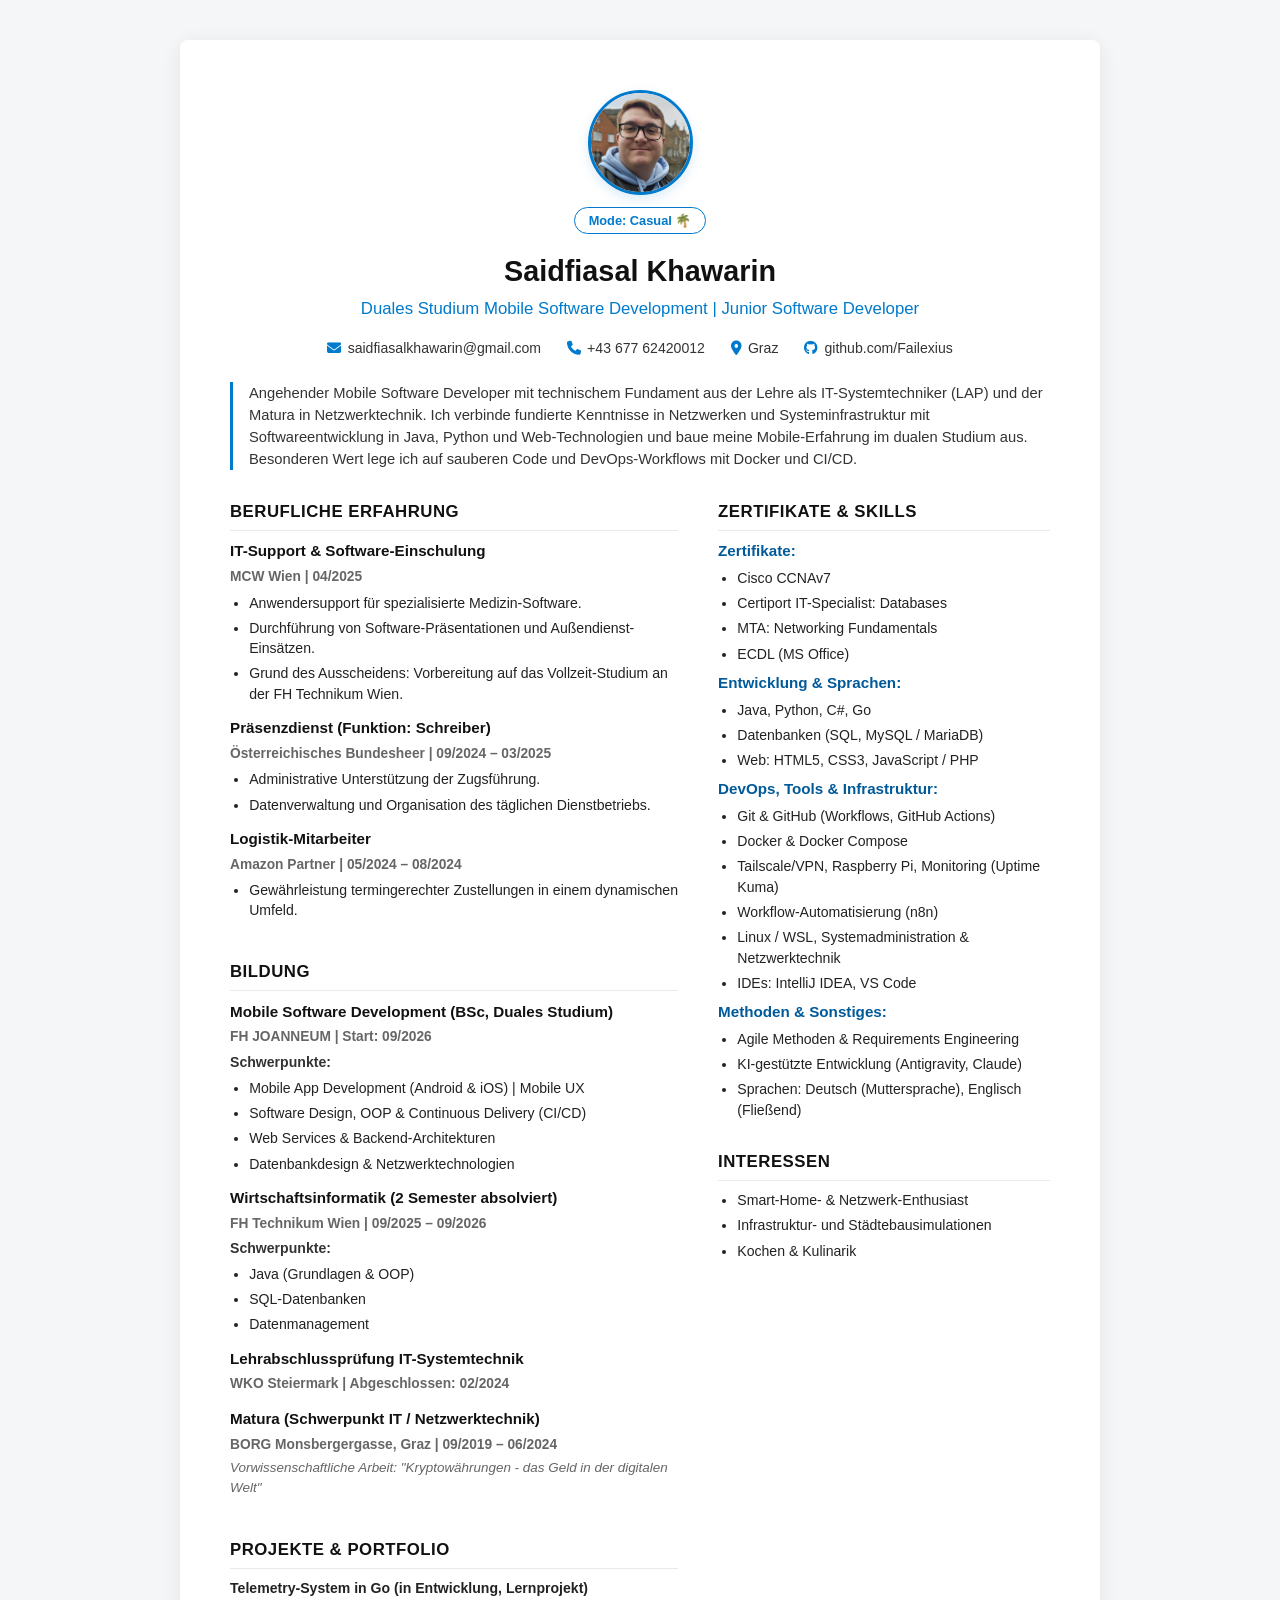
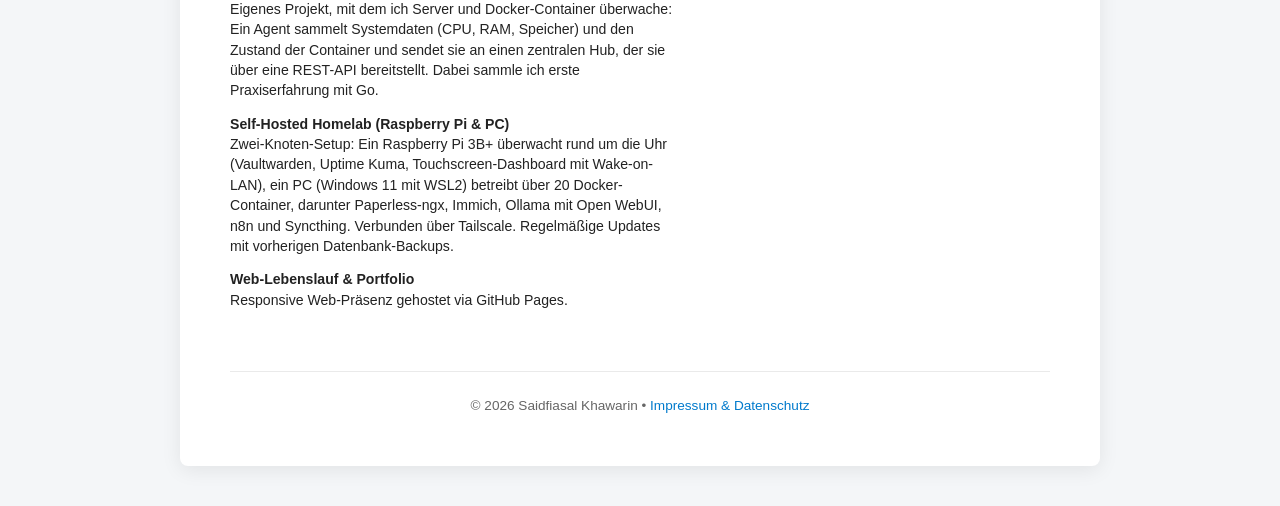
==== commit 72d74ccb: "feat: add legal notice (Impressum) and GDPR privacy policy" ====
--- a/index.html
+++ b/index.html
@@ -199,6 +199,10 @@
         </section>
       </aside>
     </div>
+
+    <footer class="cv-footer no-print">
+      <p>© 2026 Saidfiasal Khawarin • <a href="legal.html">Impressum &amp; Datenschutz</a></p>
+    </footer>
   </div>
 
   <script src="script.js"></script>
--- a/style.css
+++ b/style.css
@@ -231,6 +231,187 @@
     margin-bottom: 0.8rem;
 }
 
+/* Footer */
+.cv-footer {
+    margin-top: 3rem;
+    padding-top: 1.5rem;
+    border-top: 1px solid var(--border-color);
+    text-align: center;
+    font-size: 0.85rem;
+    color: var(--text-muted);
+}
+
+.cv-footer p {
+    margin: 0;
+}
+
+.cv-footer a {
+    color: var(--primary-color);
+    text-decoration: none;
+    font-weight: 500;
+    transition: color 0.2s ease;
+}
+
+.cv-footer a:hover {
+    color: var(--primary-dark);
+    text-decoration: underline;
+}
+
+/* Legal Page Styles */
+.legal-nav {
+    margin-bottom: 1.2rem;
+}
+
+.back-button {
+    display: inline-flex;
+    align-items: center;
+    gap: 0.5rem;
+    padding: 7px 14px;
+    background-color: var(--primary-light);
+    color: var(--primary-dark);
+    text-decoration: none;
+    font-size: 0.86rem;
+    font-weight: 600;
+    border-radius: 6px;
+    border: 1px solid rgba(0, 122, 204, 0.2);
+    transition: all 0.2s ease;
+}
+
+.back-button:hover {
+    background-color: var(--primary-color);
+    color: #ffffff;
+    border-color: var(--primary-color);
+    text-decoration: none;
+}
+
+.legal-header {
+    margin-bottom: 2rem;
+    border-bottom: 1.5px solid var(--border-color);
+    padding-bottom: 1.2rem;
+}
+
+.legal-header h1 {
+    font-size: 1.8rem;
+    margin: 0.2rem 0;
+    color: #111111;
+    font-weight: 800;
+}
+
+.legal-header .subtitle {
+    color: var(--text-muted);
+    font-size: 0.95rem;
+    margin: 0.4rem 0 0 0;
+    line-height: 1.5;
+}
+
+.jump-links {
+    display: flex;
+    flex-wrap: wrap;
+    gap: 0.6rem;
+    margin-top: 1.2rem;
+}
+
+.jump-link {
+    display: inline-flex;
+    align-items: center;
+    gap: 0.4rem;
+    padding: 6px 14px;
+    background: #f8fafc;
+    border: 1px solid var(--border-color);
+    border-radius: 20px;
+    font-size: 0.82rem;
+    color: var(--text-color);
+    text-decoration: none;
+    font-weight: 500;
+    transition: all 0.2s ease;
+}
+
+.jump-link:hover {
+    background: var(--primary-light);
+    color: var(--primary-dark);
+    border-color: var(--primary-color);
+    text-decoration: none;
+}
+
+.legal-section {
+    margin-bottom: 2.8rem;
+}
+
+.legal-section h2 {
+    font-size: 1.25rem;
+    color: #111111;
+    border-bottom: 2px solid var(--primary-color);
+    padding-bottom: 0.5rem;
+    margin-bottom: 0.5rem;
+    margin-top: 1.8rem;
+}
+
+.legal-subtitle {
+    font-size: 0.88rem;
+    color: var(--text-muted);
+    font-style: italic;
+    margin-bottom: 1.2rem;
+}
+
+.legal-block {
+    margin-bottom: 1.2rem;
+    background-color: #fafbfc;
+    border: 1px solid var(--border-color);
+    border-radius: 6px;
+    padding: 1.2rem 1.4rem;
+}
+
+.legal-block h3 {
+    margin-top: 0;
+    margin-bottom: 0.6rem;
+    font-size: 0.98rem;
+    color: var(--primary-dark);
+}
+
+.legal-block p {
+    font-size: 0.9rem;
+    line-height: 1.6;
+    margin: 0.4rem 0;
+    color: #333333;
+}
+
+.legal-block ul {
+    margin: 0.5rem 0 0.8rem 0;
+    padding-left: 1.3rem;
+}
+
+.legal-block li {
+    font-size: 0.88rem;
+    line-height: 1.55;
+    margin-bottom: 0.45rem;
+    color: #333333;
+}
+
+.legal-block a {
+    color: var(--primary-color);
+    text-decoration: none;
+    word-break: break-word;
+}
+
+.legal-block a:hover {
+    color: var(--primary-dark);
+    text-decoration: underline;
+}
+
+.legal-source {
+    margin-top: 1.5rem;
+    padding: 0.8rem 1rem;
+    background: #fdfdfd;
+    border-left: 3px solid #ccc;
+    font-size: 0.82rem;
+    color: var(--text-muted);
+}
+
+.legal-source a {
+    color: inherit;
+    text-decoration: underline;
+}
+
 /* Responsive Handling */
 @media (max-width: 768px) {
     .cv-container, .resume-container, .container, .main-container {
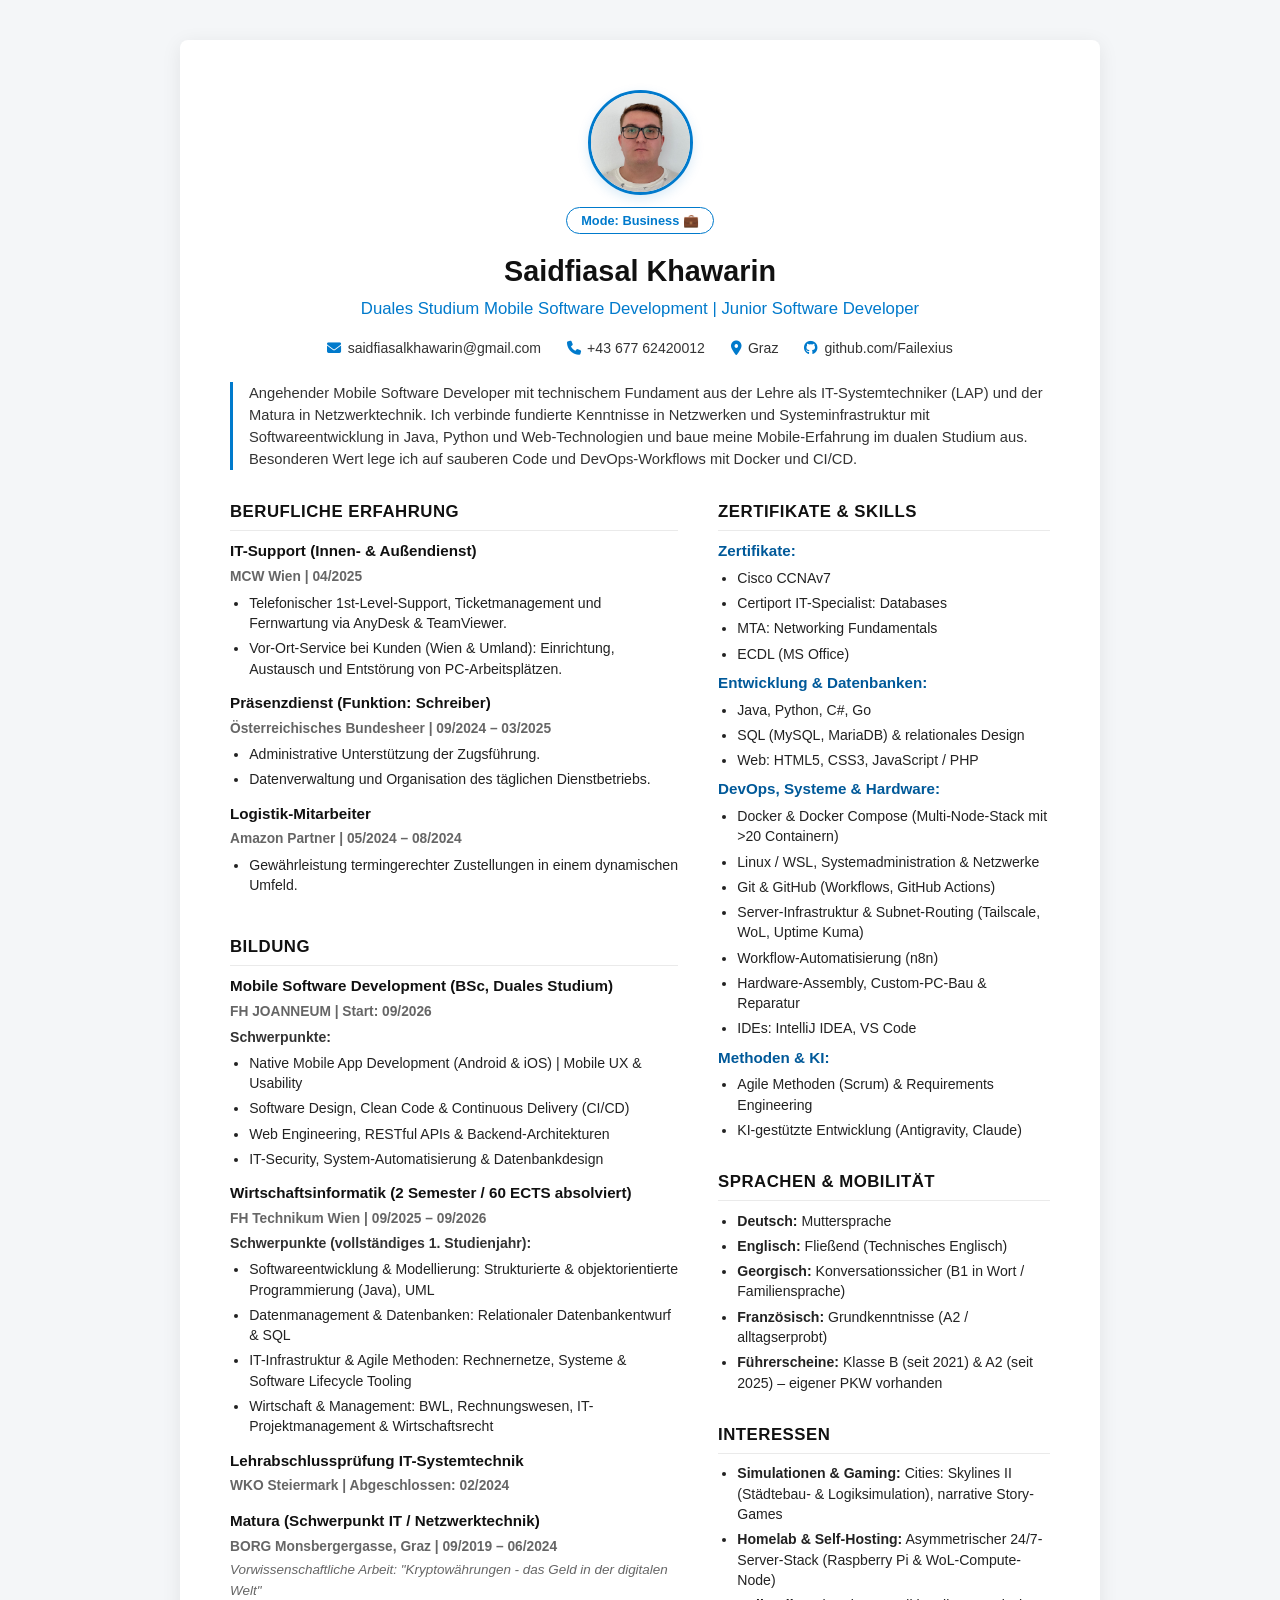
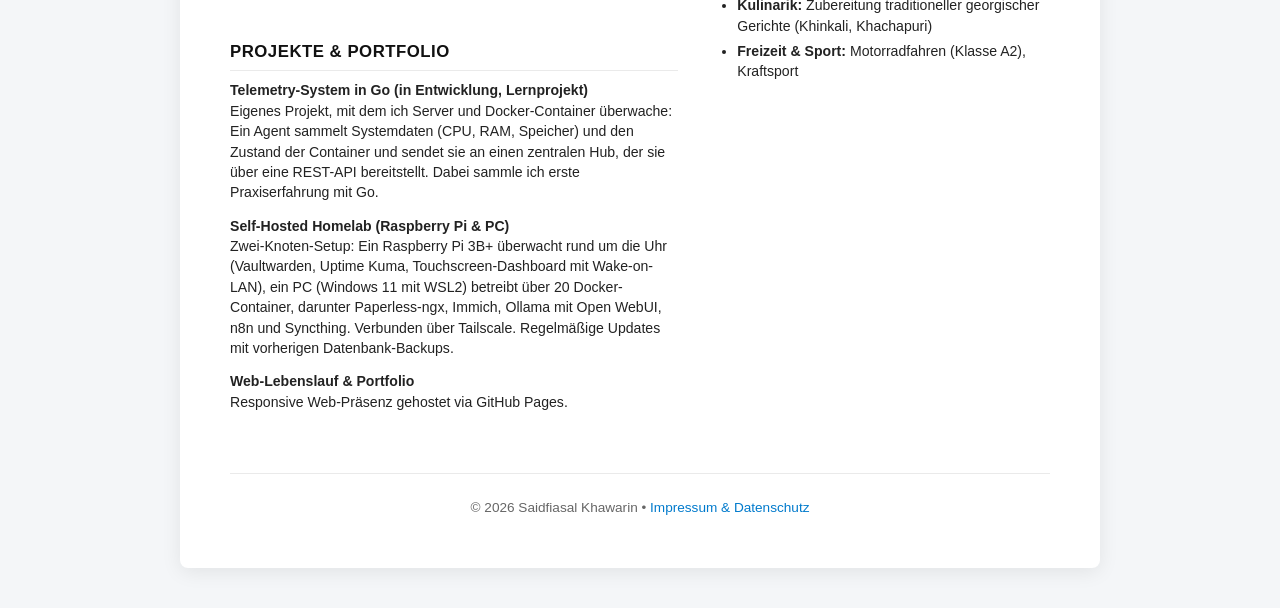
==== commit 3bee9154: "feat: update MCW experience, expand education details and enrich sidebar skills" ====
--- a/index.html
+++ b/index.html
@@ -19,8 +19,8 @@
   <div class="cv-container main-container">
     <header class="profile-header">
       <div class="profile-wrapper">
-        <img id="profile-img" src="profilbild_casual.jpg" alt="Profilbild Saidfiasal" class="profile-pic" />
-        <button id="mode-toggle-btn" onclick="toggleProfileImage()">Mode: Casual 🌴</button>
+        <img id="profile-img" src="profilbild_business.jpg" alt="Profilbild Saidfiasal" class="profile-pic" />
+        <button id="mode-toggle-btn" onclick="toggleProfileImage()">Mode: Business 💼</button>
       </div>
 
       <h1>Saidfiasal Khawarin</h1>
@@ -57,18 +57,11 @@
           <h2>Berufliche Erfahrung</h2>
 
           <article class="job-item">
-            <h3>IT-Support & Software-Einschulung</h3>
+            <h3>IT-Support (Innen- & Außendienst)</h3>
             <p class="meta-info">MCW Wien | 04/2025</p>
             <ul>
-              <li>Anwendersupport für spezialisierte Medizin-Software.</li>
-              <li>
-                Durchführung von Software-Präsentationen und
-                Außendienst-Einsätzen.
-              </li>
-              <li>
-                Grund des Ausscheidens: Vorbereitung auf das Vollzeit-Studium
-                an der FH Technikum Wien.
-              </li>
+              <li>Telefonischer 1st-Level-Support, Ticketmanagement und Fernwartung via AnyDesk & TeamViewer.</li>
+              <li>Vor-Ort-Service bei Kunden (Wien & Umland): Einrichtung, Austausch und Entstörung von PC-Arbeitsplätzen.</li>
             </ul>
           </article>
 
@@ -102,20 +95,21 @@
             <p class="meta-info">FH JOANNEUM | Start: 09/2026</p>
             <p class="section-subtitle">Schwerpunkte:</p>
             <ul>
-              <li>Mobile App Development (Android & iOS) | Mobile UX</li>
-              <li>Software Design, OOP & Continuous Delivery (CI/CD)</li>
-              <li>Web Services & Backend-Architekturen</li>
-              <li>Datenbankdesign & Netzwerktechnologien</li>
-            </ul>
-          </article>
-          <article class="edu-item">
-            <h3>Wirtschaftsinformatik (2 Semester absolviert)</h3>
+              <li>Native Mobile App Development (Android & iOS) | Mobile UX & Usability</li>
+              <li>Software Design, Clean Code & Continuous Delivery (CI/CD)</li>
+              <li>Web Engineering, RESTful APIs & Backend-Architekturen</li>
+              <li>IT-Security, System-Automatisierung & Datenbankdesign</li>
+            </ul>
+          </article>
+          <article class="edu-item">
+            <h3>Wirtschaftsinformatik (2 Semester / 60 ECTS absolviert)</h3>
             <p class="meta-info">FH Technikum Wien | 09/2025 – 09/2026</p>
-            <p class="section-subtitle">Schwerpunkte:</p>
-            <ul>
-              <li>Java (Grundlagen & OOP)</li>
-              <li>SQL-Datenbanken</li>
-              <li>Datenmanagement</li>
+            <p class="section-subtitle">Schwerpunkte (vollständiges 1. Studienjahr):</p>
+            <ul>
+              <li>Softwareentwicklung & Modellierung: Strukturierte & objektorientierte Programmierung (Java), UML</li>
+              <li>Datenmanagement & Datenbanken: Relationaler Datenbankentwurf & SQL</li>
+              <li>IT-Infrastruktur & Agile Methoden: Rechnernetze, Systeme & Software Lifecycle Tooling</li>
+              <li>Wirtschaft & Management: BWL, Rechnungswesen, IT-Projektmanagement & Wirtschaftsrecht</li>
             </ul>
           </article>
           <article class="edu-item">
@@ -130,7 +124,7 @@
         </section>
 
         <section>
-          <h2>PROJEKTE & PORTFOLIO</h2>
+          <h2>Projekte & Portfolio</h2>
           <ul class="project-list">
             <li class="project-item">
               <strong>Telemetry-System in Go (in Entwicklung, Lernprojekt)</strong><br>
@@ -165,36 +159,47 @@
             <li>ECDL (MS Office)</li>
           </ul>
 
-          <h3>Entwicklung & Sprachen:</h3>
+          <h3>Entwicklung & Datenbanken:</h3>
           <ul>
             <li>Java, Python, C#, Go</li>
-            <li>Datenbanken (SQL, MySQL / MariaDB)</li>
+            <li>SQL (MySQL, MariaDB) & relationales Design</li>
             <li>Web: HTML5, CSS3, JavaScript / PHP</li>
           </ul>
 
-          <h3>DevOps, Tools & Infrastruktur:</h3>
-          <ul>
+          <h3>DevOps, Systeme & Hardware:</h3>
+          <ul>
+            <li>Docker & Docker Compose (Multi-Node-Stack mit >20 Containern)</li>
+            <li>Linux / WSL, Systemadministration & Netzwerke</li>
             <li>Git & GitHub (Workflows, GitHub Actions)</li>
-            <li>Docker & Docker Compose</li>
-            <li>Tailscale/VPN, Raspberry Pi, Monitoring (Uptime Kuma)</li>
+            <li>Server-Infrastruktur & Subnet-Routing (Tailscale, WoL, Uptime Kuma)</li>
             <li>Workflow-Automatisierung (n8n)</li>
-            <li>Linux / WSL, Systemadministration & Netzwerktechnik</li>
+            <li>Hardware-Assembly, Custom-PC-Bau & Reparatur</li>
             <li>IDEs: IntelliJ IDEA, VS Code</li>
           </ul>
 
-          <h3>Methoden & Sonstiges:</h3>
-          <ul>
-            <li>Agile Methoden & Requirements Engineering</li>
+          <h3>Methoden & KI:</h3>
+          <ul>
+            <li>Agile Methoden (Scrum) & Requirements Engineering</li>
             <li>KI-gestützte Entwicklung (Antigravity, Claude)</li>
-            <li>Sprachen: Deutsch (Muttersprache), Englisch (Fließend)</li>
+          </ul>
+
+          <br>
+          <h2>Sprachen & Mobilität</h2>
+          <ul>
+            <li><strong>Deutsch:</strong> Muttersprache</li>
+            <li><strong>Englisch:</strong> Fließend (Technisches Englisch)</li>
+            <li><strong>Georgisch:</strong> Konversationssicher (B1 in Wort / Familiensprache)</li>
+            <li><strong>Französisch:</strong> Grundkenntnisse (A2 / alltagserprobt)</li>
+            <li><strong>Führerscheine:</strong> Klasse B (seit 2021) & A2 (seit 2025) – eigener PKW vorhanden</li>
           </ul>
 
           <br>
           <h2>Interessen</h2>
           <ul>
-            <li>Smart-Home- & Netzwerk-Enthusiast</li>
-            <li>Infrastruktur- und Städtebausimulationen</li>
-            <li>Kochen & Kulinarik</li>
+            <li><strong>Simulationen & Gaming:</strong> Cities: Skylines II (Städtebau- & Logiksimulation), narrative Story-Games</li>
+            <li><strong>Homelab & Self-Hosting:</strong> Asymmetrischer 24/7-Server-Stack (Raspberry Pi & WoL-Compute-Node)</li>
+            <li><strong>Kulinarik:</strong> Zubereitung traditioneller georgischer Gerichte (Khinkali, Khachapuri)</li>
+            <li><strong>Freizeit & Sport:</strong> Motorradfahren (Klasse A2), Kraftsport</li>
           </ul>
         </section>
       </aside>
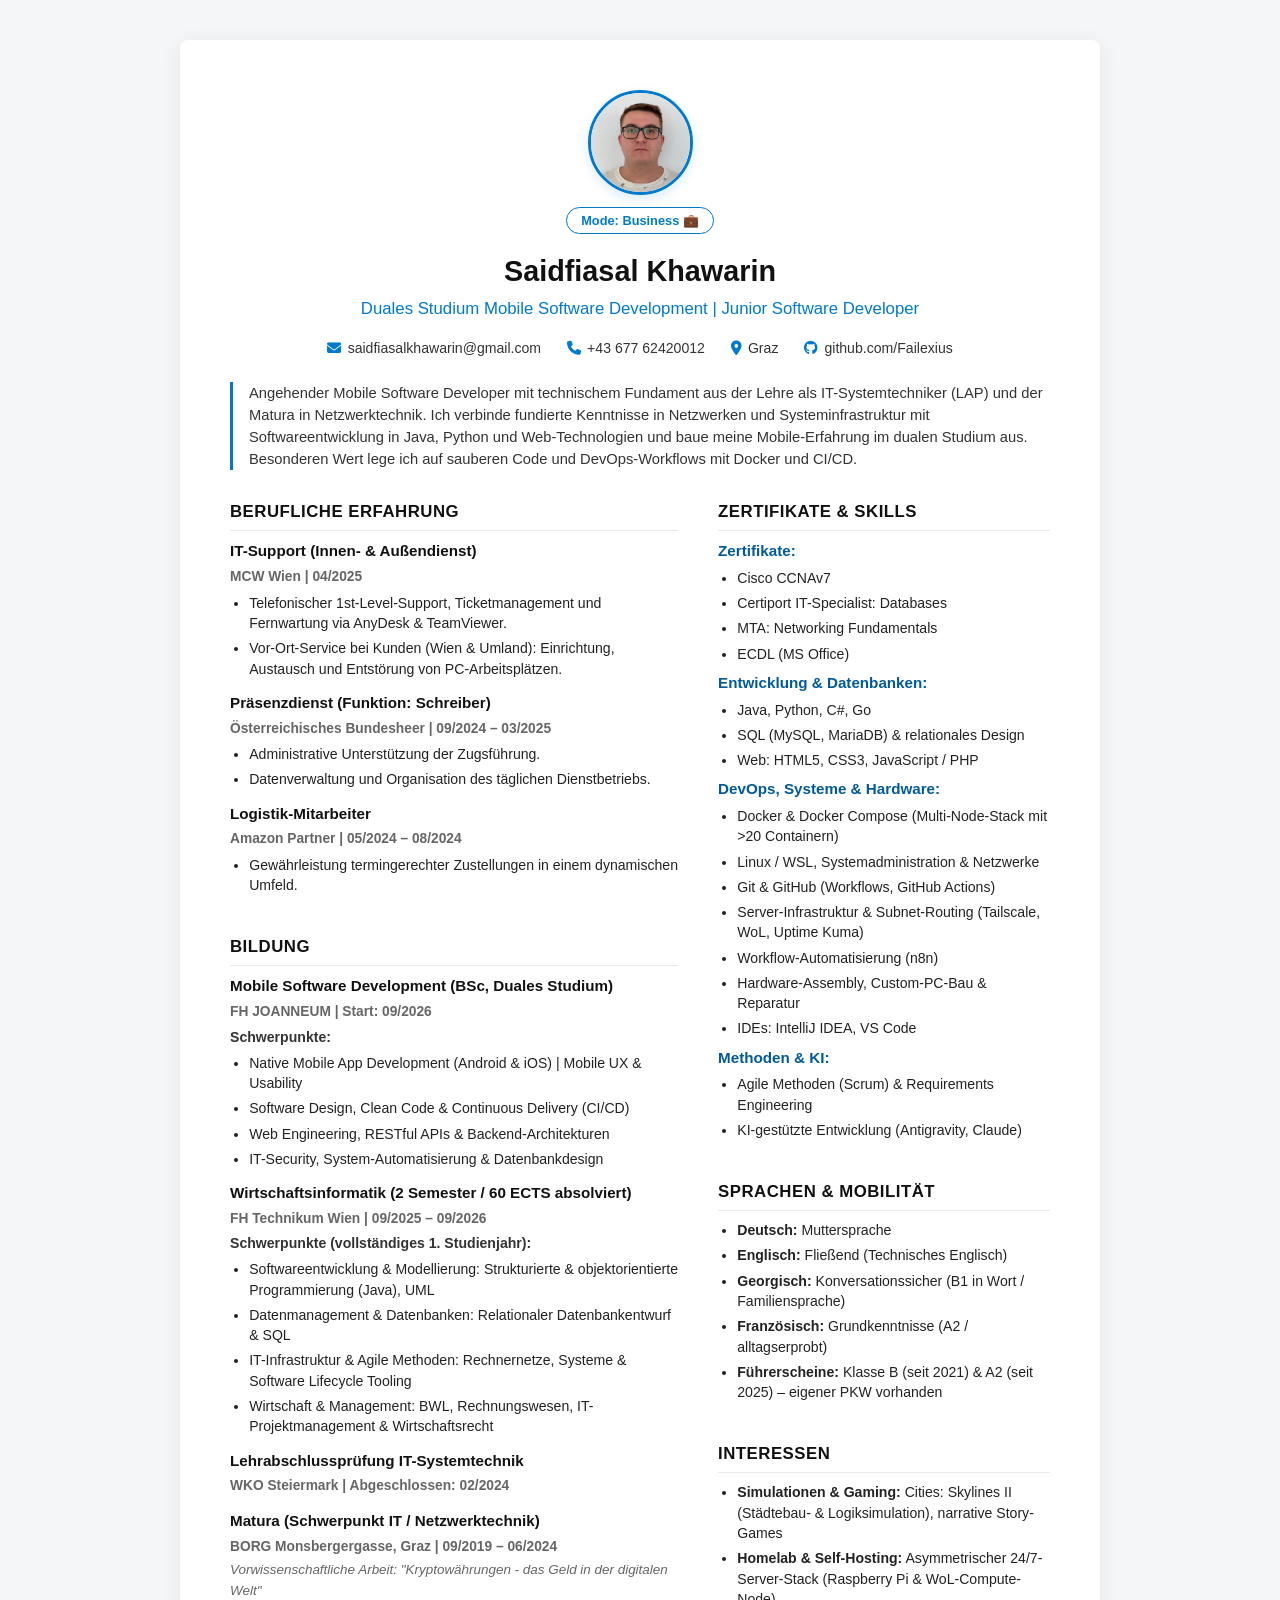
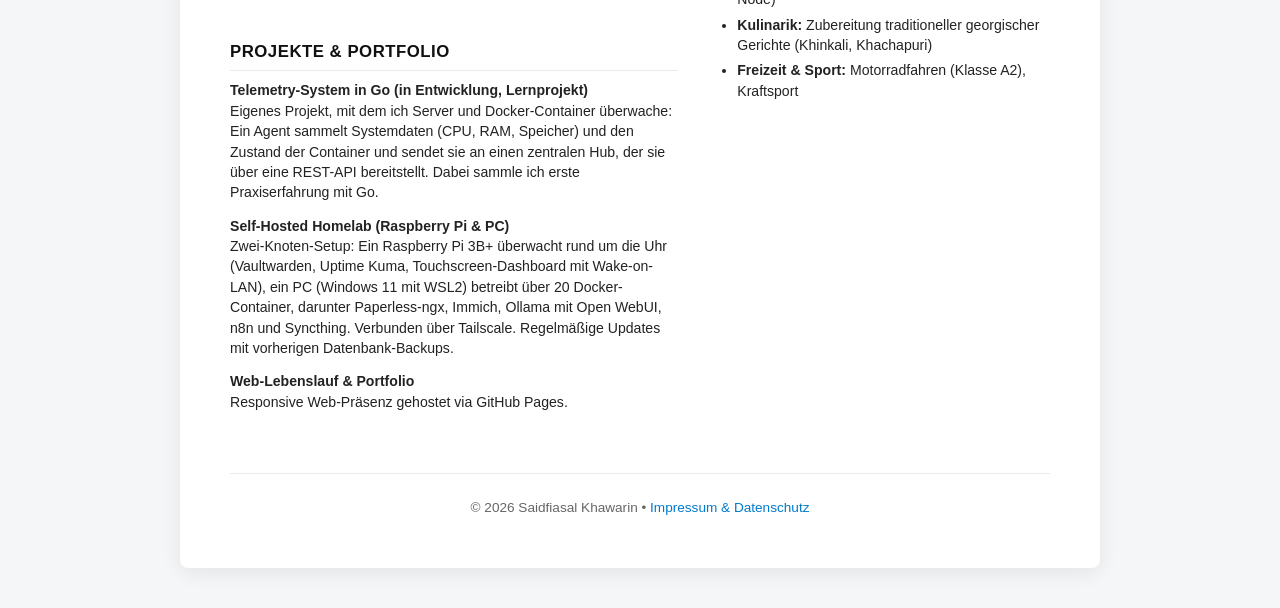
==== commit bd042e73: "style: optimize print layout for exact 2-page A4 export" ====
--- a/index.html
+++ b/index.html
@@ -148,42 +148,51 @@
       </main>
 
       <aside class="sidebar-column">
-        <section>
+        <section class="sidebar-section">
           <h2>Zertifikate & Skills</h2>
 
-          <h3>Zertifikate:</h3>
-          <ul>
-            <li>Cisco CCNAv7</li>
-            <li>Certiport IT-Specialist: Databases</li>
-            <li>MTA: Networking Fundamentals</li>
-            <li>ECDL (MS Office)</li>
-          </ul>
-
-          <h3>Entwicklung & Datenbanken:</h3>
-          <ul>
-            <li>Java, Python, C#, Go</li>
-            <li>SQL (MySQL, MariaDB) & relationales Design</li>
-            <li>Web: HTML5, CSS3, JavaScript / PHP</li>
-          </ul>
-
-          <h3>DevOps, Systeme & Hardware:</h3>
-          <ul>
-            <li>Docker & Docker Compose (Multi-Node-Stack mit >20 Containern)</li>
-            <li>Linux / WSL, Systemadministration & Netzwerke</li>
-            <li>Git & GitHub (Workflows, GitHub Actions)</li>
-            <li>Server-Infrastruktur & Subnet-Routing (Tailscale, WoL, Uptime Kuma)</li>
-            <li>Workflow-Automatisierung (n8n)</li>
-            <li>Hardware-Assembly, Custom-PC-Bau & Reparatur</li>
-            <li>IDEs: IntelliJ IDEA, VS Code</li>
-          </ul>
-
-          <h3>Methoden & KI:</h3>
-          <ul>
-            <li>Agile Methoden (Scrum) & Requirements Engineering</li>
-            <li>KI-gestützte Entwicklung (Antigravity, Claude)</li>
-          </ul>
-
-          <br>
+          <div class="sidebar-group">
+            <h3>Zertifikate:</h3>
+            <ul>
+              <li>Cisco CCNAv7</li>
+              <li>Certiport IT-Specialist: Databases</li>
+              <li>MTA: Networking Fundamentals</li>
+              <li>ECDL (MS Office)</li>
+            </ul>
+          </div>
+
+          <div class="sidebar-group">
+            <h3>Entwicklung & Datenbanken:</h3>
+            <ul>
+              <li>Java, Python, C#, Go</li>
+              <li>SQL (MySQL, MariaDB) & relationales Design</li>
+              <li>Web: HTML5, CSS3, JavaScript / PHP</li>
+            </ul>
+          </div>
+
+          <div class="sidebar-group">
+            <h3>DevOps, Systeme & Hardware:</h3>
+            <ul>
+              <li>Docker & Docker Compose (Multi-Node-Stack mit >20 Containern)</li>
+              <li>Linux / WSL, Systemadministration & Netzwerke</li>
+              <li>Git & GitHub (Workflows, GitHub Actions)</li>
+              <li>Server-Infrastruktur & Subnet-Routing (Tailscale, WoL, Uptime Kuma)</li>
+              <li>Workflow-Automatisierung (n8n)</li>
+              <li>Hardware-Assembly, Custom-PC-Bau & Reparatur</li>
+              <li>IDEs: IntelliJ IDEA, VS Code</li>
+            </ul>
+          </div>
+
+          <div class="sidebar-group">
+            <h3>Methoden & KI:</h3>
+            <ul>
+              <li>Agile Methoden (Scrum) & Requirements Engineering</li>
+              <li>KI-gestützte Entwicklung (Antigravity, Claude)</li>
+            </ul>
+          </div>
+        </section>
+
+        <section class="sidebar-section sidebar-group">
           <h2>Sprachen & Mobilität</h2>
           <ul>
             <li><strong>Deutsch:</strong> Muttersprache</li>
@@ -192,8 +201,9 @@
             <li><strong>Französisch:</strong> Grundkenntnisse (A2 / alltagserprobt)</li>
             <li><strong>Führerscheine:</strong> Klasse B (seit 2021) & A2 (seit 2025) – eigener PKW vorhanden</li>
           </ul>
-
-          <br>
+        </section>
+
+        <section class="sidebar-section sidebar-group">
           <h2>Interessen</h2>
           <ul>
             <li><strong>Simulationen & Gaming:</strong> Cities: Skylines II (Städtebau- & Logiksimulation), narrative Story-Games</li>
--- a/style.css
+++ b/style.css
@@ -426,17 +426,19 @@
     }
 }
 
-/* Print-Styles (@media print) – 50px Ränder auch im PDF */
+/* Print-Styles (@media print) – optimiert auf exakt 2 Seiten */
 @media print {
   @page {
     size: A4;
-    margin: 1.5cm; /* Entspricht ca. 55px Rand auf Papier */
+    margin: 0.9cm 1.2cm;
   }
 
   body {
     background: #ffffff !important;
     padding: 0 !important;
     margin: 0 !important;
+    font-size: 0.81rem !important;
+    line-height: 1.28 !important;
     -webkit-print-color-adjust: exact;
     print-color-adjust: exact;
   }
@@ -444,16 +446,50 @@
   .cv-container, .resume-container, .container, .main-container {
     max-width: 100% !important;
     margin: 0 !important;
-    padding: 0 !important; /* Den Rand übernimmt @page */
+    padding: 0 !important;
     box-shadow: none !important;
     border-radius: 0 !important;
   }
 
-  #mode-toggle-btn, button, .no-print {
+  #mode-toggle-btn, button, .no-print, br {
     display: none !important;
   }
 
-  /* Statt Grid/Flex: Floats, die Chrome seitenübergreifend umbrechen kann */
+  /* Kompakter Header für den Druck */
+  .profile-header {
+    margin-bottom: 0.6rem !important;
+  }
+
+  #profile-img, .profile-pic {
+    width: 76px !important;
+    height: 76px !important;
+    margin-bottom: 0.2rem !important;
+  }
+
+  .profile-header h1 {
+    font-size: 1.45rem !important;
+    margin: 0.15rem 0 0.1rem 0 !important;
+  }
+
+  .profile-header .subtitle {
+    font-size: 0.9rem !important;
+    margin-bottom: 0.35rem !important;
+  }
+
+  .contact-info, .contacts-list {
+    margin: 0.25rem 0 0.45rem 0 !important;
+    gap: 0.3rem 1.1rem !important;
+    font-size: 0.78rem !important;
+  }
+
+  .profile-summary, .intro-text {
+    font-size: 0.80rem !important;
+    line-height: 1.32 !important;
+    margin: 0.35rem 0 0.65rem 0 !important;
+    padding-left: 0.75rem !important;
+  }
+
+  /* 2-Spalten-Floats für sauberen Seitenumbruch */
   .content-grid {
     display: block !important;
   }
@@ -472,21 +508,76 @@
     float: right;
     width: 38%;
   }
+
   .main-column > section {
-    break-inside: avoid;
-  }
-  .sidebar-column > section {
-    margin-bottom: 1.2rem;
-  }
-
-  /* Keine einzelnen Überschriften am Seitenende, keine zerrissenen Einträge */
-  h2, h3 { break-after: avoid; }
-  .job-item, .edu-item, .project-item { break-inside: avoid; }
+    margin-bottom: 0.65rem !important;
+    break-inside: auto !important;
+  }
+  .sidebar-section {
+    margin-bottom: 0.65rem !important;
+  }
+
+  /* Keine einzelnen Überschriften am Seitenende, keine getrennten Boxen */
+  h2, h3 {
+    break-after: avoid !important;
+    page-break-after: avoid !important;
+  }
+  h2 {
+    font-size: 0.92rem !important;
+    margin-top: 0.45rem !important;
+    margin-bottom: 0.25rem !important;
+    padding-bottom: 0.15rem !important;
+  }
+  h3 {
+    font-size: 0.84rem !important;
+    margin-top: 0.3rem !important;
+    margin-bottom: 0.15rem !important;
+  }
+  
+  .meta-info {
+    font-size: 0.78rem !important;
+  }
+
+  .section-subtitle {
+    font-size: 0.78rem !important;
+    margin-top: 2px !important;
+  }
+
+  p {
+    margin: 2px 0 !important;
+  }
+
+  ul {
+    margin: 0.15rem 0 0.35rem 0 !important;
+    padding-left: 1.05rem !important;
+  }
 
   li {
-    margin-bottom: 0.2rem !important;
-    line-height: 1.35 !important;
-  }
-  .sidebar-column ul { break-inside: avoid; }
-  .sidebar-column h3 { break-after: avoid; }
+    font-size: 0.78rem !important;
+    line-height: 1.25 !important;
+    margin-bottom: 0.12rem !important;
+  }
+
+  .job-item, .edu-item {
+    break-inside: avoid !important;
+    page-break-inside: avoid !important;
+    -webkit-column-break-inside: avoid !important;
+    margin-bottom: 0.45rem !important;
+  }
+
+  .project-item {
+    break-inside: avoid !important;
+    page-break-inside: avoid !important;
+    -webkit-column-break-inside: avoid !important;
+    margin-bottom: 0.45rem !important;
+    font-size: 0.78rem !important;
+    line-height: 1.25 !important;
+  }
+
+  .sidebar-group {
+    break-inside: avoid !important;
+    page-break-inside: avoid !important;
+    -webkit-column-break-inside: avoid !important;
+    margin-bottom: 0.35rem !important;
+  }
 }
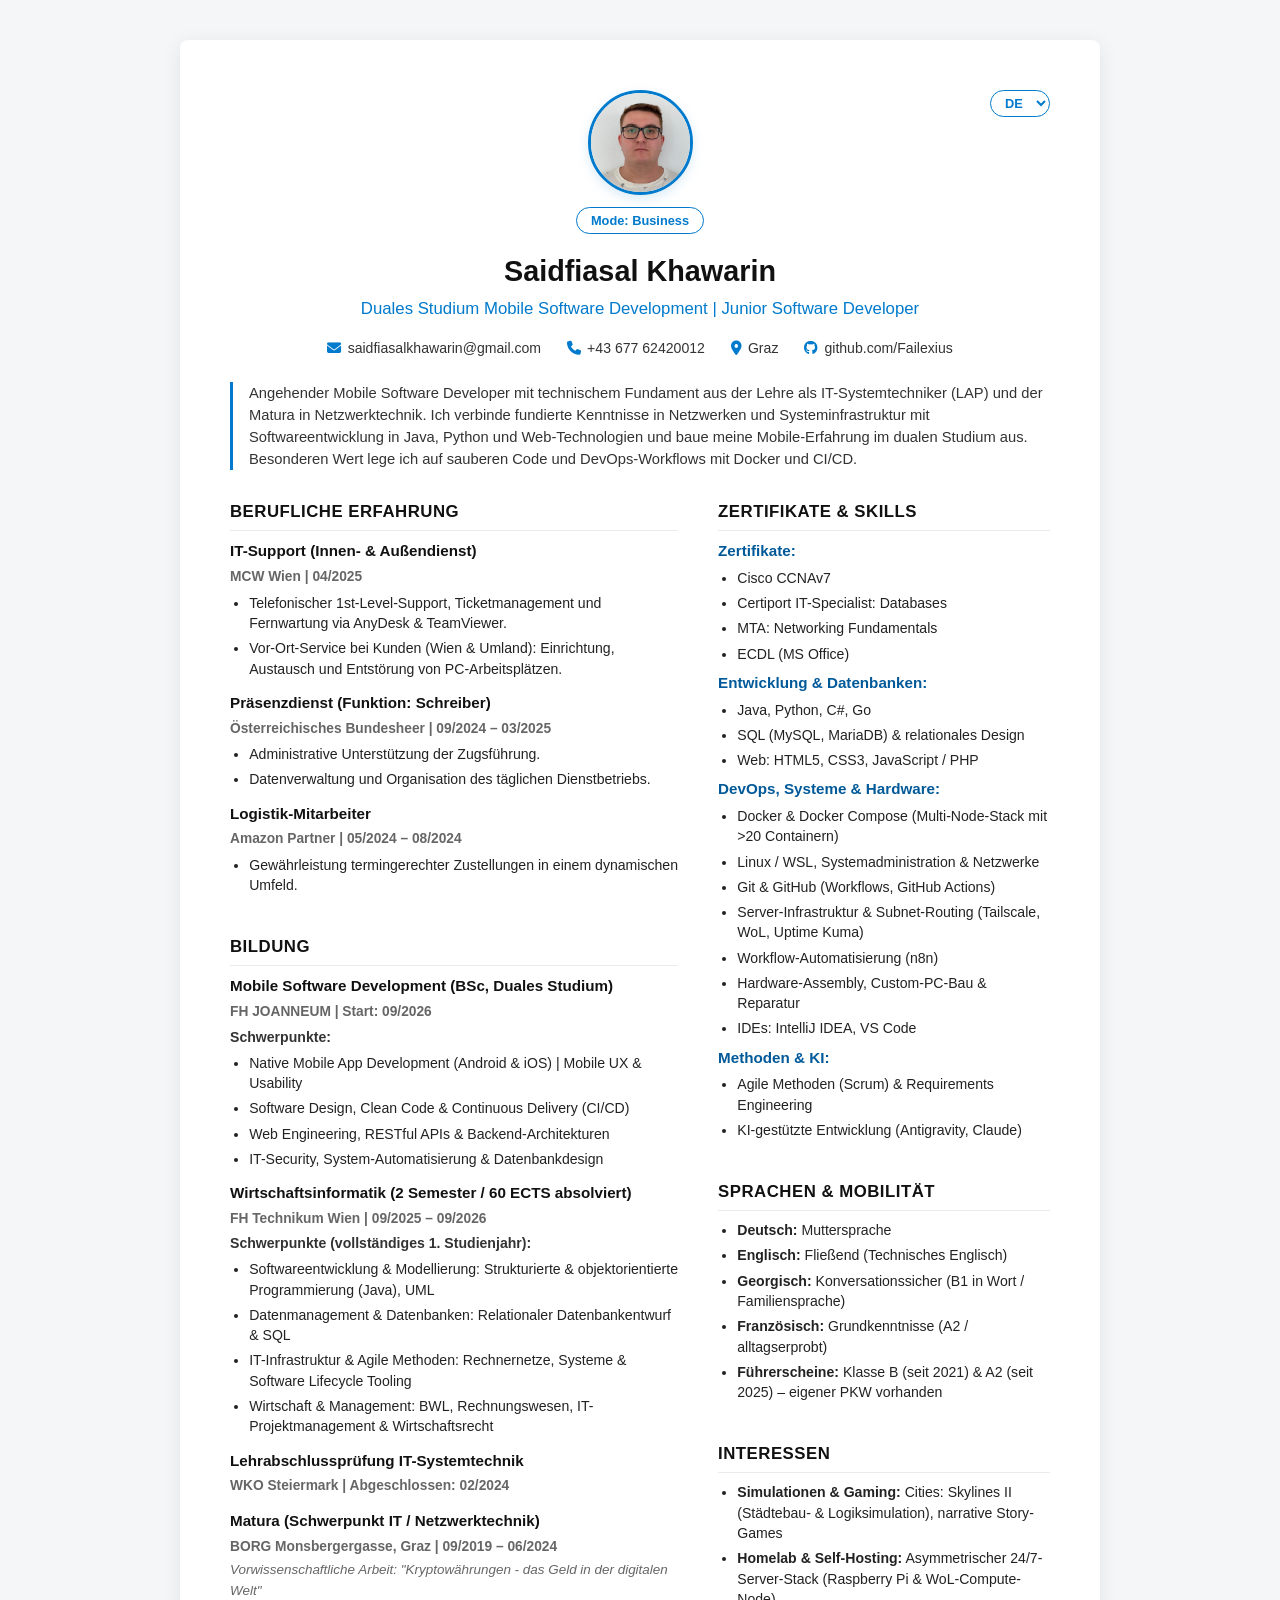
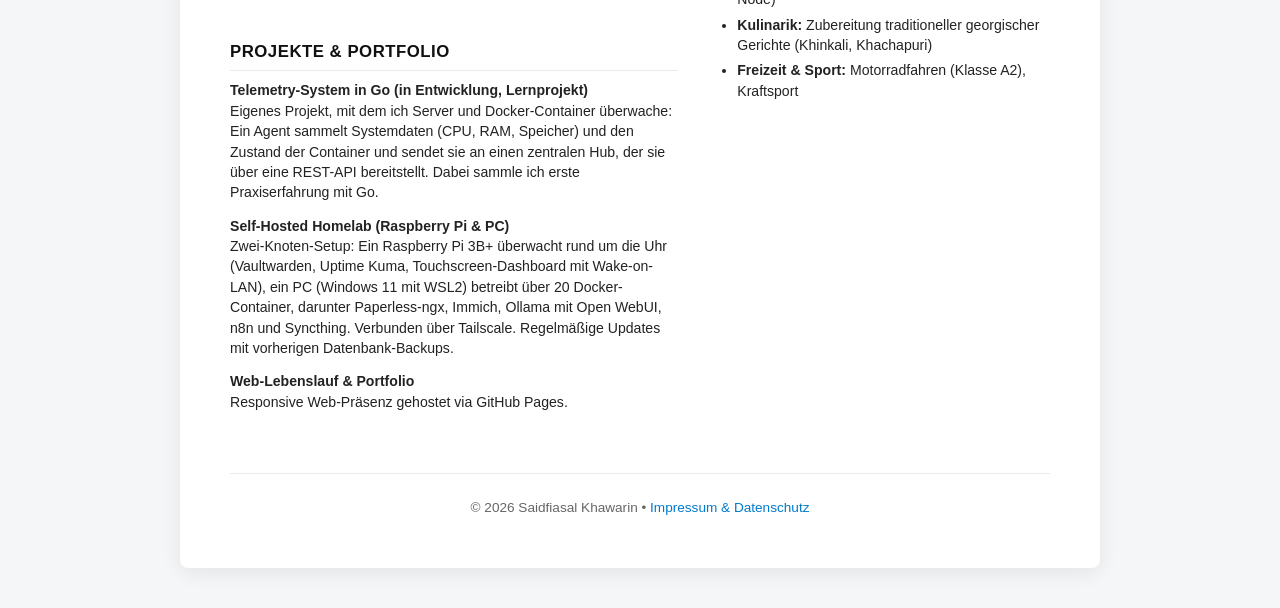
==== commit b7ed02cb: "feat: add DE/EN language switch with English translation Co-Authored-By: Claude Opus 5.5 <noreply@an" ====
--- a/index.html
+++ b/index.html
@@ -18,13 +18,18 @@
 <body>
   <div class="cv-container main-container">
     <header class="profile-header">
+      <select id="lang-select" class="no-print" aria-label="Sprache / Language">
+        <option value="de">DE</option>
+        <option value="en">EN</option>
+      </select>
+
       <div class="profile-wrapper">
         <img id="profile-img" src="profilbild_business.jpg" alt="Profilbild Saidfiasal" class="profile-pic" />
-        <button id="mode-toggle-btn" onclick="toggleProfileImage()">Mode: Business 💼</button>
+        <button id="mode-toggle-btn" onclick="toggleProfileImage()">Mode: Business</button>
       </div>
 
       <h1>Saidfiasal Khawarin</h1>
-      <div class="subtitle">Duales Studium Mobile Software Development | Junior Software Developer</div>
+      <div class="subtitle" data-i18n="header.subtitle">Duales Studium Mobile Software Development | Junior Software Developer</div>
 
       <ul class="contact-info contacts-list">
         <li class="contact-item">
@@ -44,7 +49,7 @@
         </li>
       </ul>
 
-      <p class="profile-summary intro-text">
+      <p class="profile-summary intro-text" data-i18n="header.summary">
         Angehender Mobile Software Developer mit technischem Fundament aus der Lehre als IT-Systemtechniker (LAP) und
         der Matura in Netzwerktechnik. Ich verbinde fundierte Kenntnisse in Netzwerken und Systeminfrastruktur mit
         Softwareentwicklung in Java, Python und Web-Technologien und baue meine Mobile-Erfahrung im dualen Studium aus.
@@ -54,33 +59,33 @@
     <div class="content-grid">
       <main class="main-column">
         <section>
-          <h2>Berufliche Erfahrung</h2>
+          <h2 data-i18n="section.experience">Berufliche Erfahrung</h2>
 
           <article class="job-item">
-            <h3>IT-Support (Innen- & Außendienst)</h3>
-            <p class="meta-info">MCW Wien | 04/2025</p>
-            <ul>
-              <li>Telefonischer 1st-Level-Support, Ticketmanagement und Fernwartung via AnyDesk & TeamViewer.</li>
-              <li>Vor-Ort-Service bei Kunden (Wien & Umland): Einrichtung, Austausch und Entstörung von PC-Arbeitsplätzen.</li>
+            <h3 data-i18n="job.mcw.title">IT-Support (Innen- & Außendienst)</h3>
+            <p class="meta-info" data-i18n="job.mcw.meta">MCW Wien | 04/2025</p>
+            <ul>
+              <li data-i18n="job.mcw.li1">Telefonischer 1st-Level-Support, Ticketmanagement und Fernwartung via AnyDesk & TeamViewer.</li>
+              <li data-i18n="job.mcw.li2">Vor-Ort-Service bei Kunden (Wien & Umland): Einrichtung, Austausch und Entstörung von PC-Arbeitsplätzen.</li>
             </ul>
           </article>
 
           <article class="job-item">
-            <h3>Präsenzdienst (Funktion: Schreiber)</h3>
-            <p class="meta-info">Österreichisches Bundesheer | 09/2024 – 03/2025</p>
-            <ul>
-              <li>Administrative Unterstützung der Zugsführung.</li>
-              <li>
+            <h3 data-i18n="job.bundesheer.title">Präsenzdienst (Funktion: Schreiber)</h3>
+            <p class="meta-info" data-i18n="job.bundesheer.meta">Österreichisches Bundesheer | 09/2024 – 03/2025</p>
+            <ul>
+              <li data-i18n="job.bundesheer.li1">Administrative Unterstützung der Zugsführung.</li>
+              <li data-i18n="job.bundesheer.li2">
                 Datenverwaltung und Organisation des täglichen Dienstbetriebs.
               </li>
             </ul>
           </article>
 
           <article class="job-item">
-            <h3>Logistik-Mitarbeiter</h3>
+            <h3 data-i18n="job.amazon.title">Logistik-Mitarbeiter</h3>
             <p class="meta-info">Amazon Partner | 05/2024 – 08/2024</p>
             <ul>
-              <li>
+              <li data-i18n="job.amazon.li1">
                 Gewährleistung termingerechter Zustellungen in einem
                 dynamischen Umfeld.
               </li>
@@ -89,57 +94,57 @@
         </section>
 
         <section>
-          <h2>Bildung</h2>
-          <article class="edu-item">
-            <h3>Mobile Software Development (BSc, Duales Studium)</h3>
+          <h2 data-i18n="section.education">Bildung</h2>
+          <article class="edu-item">
+            <h3 data-i18n="edu.fhj.title">Mobile Software Development (BSc, Duales Studium)</h3>
             <p class="meta-info">FH JOANNEUM | Start: 09/2026</p>
-            <p class="section-subtitle">Schwerpunkte:</p>
+            <p class="section-subtitle" data-i18n="edu.fhj.subtitle">Schwerpunkte:</p>
             <ul>
               <li>Native Mobile App Development (Android & iOS) | Mobile UX & Usability</li>
               <li>Software Design, Clean Code & Continuous Delivery (CI/CD)</li>
-              <li>Web Engineering, RESTful APIs & Backend-Architekturen</li>
-              <li>IT-Security, System-Automatisierung & Datenbankdesign</li>
-            </ul>
-          </article>
-          <article class="edu-item">
-            <h3>Wirtschaftsinformatik (2 Semester / 60 ECTS absolviert)</h3>
+              <li data-i18n="edu.fhj.li3">Web Engineering, RESTful APIs & Backend-Architekturen</li>
+              <li data-i18n="edu.fhj.li4">IT-Security, System-Automatisierung & Datenbankdesign</li>
+            </ul>
+          </article>
+          <article class="edu-item">
+            <h3 data-i18n="edu.technikum.title">Wirtschaftsinformatik (2 Semester / 60 ECTS absolviert)</h3>
             <p class="meta-info">FH Technikum Wien | 09/2025 – 09/2026</p>
-            <p class="section-subtitle">Schwerpunkte (vollständiges 1. Studienjahr):</p>
-            <ul>
-              <li>Softwareentwicklung & Modellierung: Strukturierte & objektorientierte Programmierung (Java), UML</li>
-              <li>Datenmanagement & Datenbanken: Relationaler Datenbankentwurf & SQL</li>
-              <li>IT-Infrastruktur & Agile Methoden: Rechnernetze, Systeme & Software Lifecycle Tooling</li>
-              <li>Wirtschaft & Management: BWL, Rechnungswesen, IT-Projektmanagement & Wirtschaftsrecht</li>
-            </ul>
-          </article>
-          <article class="edu-item">
-            <h3>Lehrabschlussprüfung IT-Systemtechnik</h3>
-            <p class="meta-info">WKO Steiermark | Abgeschlossen: 02/2024</p>
-          </article>
-          <article class="edu-item">
-            <h3>Matura (Schwerpunkt IT / Netzwerktechnik)</h3>
+            <p class="section-subtitle" data-i18n="edu.technikum.subtitle">Schwerpunkte (vollständiges 1. Studienjahr):</p>
+            <ul>
+              <li data-i18n="edu.technikum.li1">Softwareentwicklung & Modellierung: Strukturierte & objektorientierte Programmierung (Java), UML</li>
+              <li data-i18n="edu.technikum.li2">Datenmanagement & Datenbanken: Relationaler Datenbankentwurf & SQL</li>
+              <li data-i18n="edu.technikum.li3">IT-Infrastruktur & Agile Methoden: Rechnernetze, Systeme & Software Lifecycle Tooling</li>
+              <li data-i18n="edu.technikum.li4">Wirtschaft & Management: BWL, Rechnungswesen, IT-Projektmanagement & Wirtschaftsrecht</li>
+            </ul>
+          </article>
+          <article class="edu-item">
+            <h3 data-i18n="edu.lap.title">Lehrabschlussprüfung IT-Systemtechnik</h3>
+            <p class="meta-info" data-i18n="edu.lap.meta">WKO Steiermark | Abgeschlossen: 02/2024</p>
+          </article>
+          <article class="edu-item">
+            <h3 data-i18n="edu.matura.title">Matura (Schwerpunkt IT / Netzwerktechnik)</h3>
             <p class="meta-info">BORG Monsbergergasse, Graz | 09/2019 – 06/2024</p>
-            <p class="vwa-note">Vorwissenschaftliche Arbeit: "Kryptowährungen - das Geld in der digitalen Welt"</p>
+            <p class="vwa-note" data-i18n="edu.matura.vwa">Vorwissenschaftliche Arbeit: "Kryptowährungen - das Geld in der digitalen Welt"</p>
           </article>
         </section>
 
         <section>
-          <h2>Projekte & Portfolio</h2>
+          <h2 data-i18n="section.projects">Projekte & Portfolio</h2>
           <ul class="project-list">
-            <li class="project-item">
+            <li class="project-item" data-i18n="proj.telemetry">
               <strong>Telemetry-System in Go (in Entwicklung, Lernprojekt)</strong><br>
               Eigenes Projekt, mit dem ich Server und Docker-Container überwache: Ein Agent sammelt Systemdaten (CPU,
               RAM, Speicher) und den Zustand der Container und sendet sie an einen zentralen Hub, der sie über eine
               REST-API bereitstellt. Dabei sammle ich erste Praxiserfahrung mit Go.
             </li>
-            <li class="project-item">
+            <li class="project-item" data-i18n="proj.homelab">
               <strong>Self-Hosted Homelab (Raspberry Pi & PC)</strong><br>
               Zwei-Knoten-Setup: Ein Raspberry Pi 3B+ überwacht rund um die Uhr (Vaultwarden, Uptime Kuma,
               Touchscreen-Dashboard mit Wake-on-LAN), ein PC (Windows 11 mit WSL2) betreibt über 20 Docker-Container,
               darunter Paperless-ngx, Immich, Ollama mit Open WebUI, n8n und Syncthing. Verbunden über Tailscale.
               Regelmäßige Updates mit vorherigen Datenbank-Backups.
             </li>
-            <li class="project-item">
+            <li class="project-item" data-i18n="proj.cv">
               <strong>Web-Lebenslauf & Portfolio</strong><br>
               Responsive Web-Präsenz gehostet via GitHub Pages.
             </li>
@@ -149,10 +154,10 @@
 
       <aside class="sidebar-column">
         <section class="sidebar-section">
-          <h2>Zertifikate & Skills</h2>
-
-          <div class="sidebar-group">
-            <h3>Zertifikate:</h3>
+          <h2 data-i18n="section.skills">Zertifikate & Skills</h2>
+
+          <div class="sidebar-group">
+            <h3 data-i18n="skills.certs">Zertifikate:</h3>
             <ul>
               <li>Cisco CCNAv7</li>
               <li>Certiport IT-Specialist: Databases</li>
@@ -162,65 +167,66 @@
           </div>
 
           <div class="sidebar-group">
-            <h3>Entwicklung & Datenbanken:</h3>
+            <h3 data-i18n="skills.dev">Entwicklung & Datenbanken:</h3>
             <ul>
               <li>Java, Python, C#, Go</li>
-              <li>SQL (MySQL, MariaDB) & relationales Design</li>
+              <li data-i18n="skills.dev.sql">SQL (MySQL, MariaDB) & relationales Design</li>
               <li>Web: HTML5, CSS3, JavaScript / PHP</li>
             </ul>
           </div>
 
           <div class="sidebar-group">
-            <h3>DevOps, Systeme & Hardware:</h3>
-            <ul>
-              <li>Docker & Docker Compose (Multi-Node-Stack mit >20 Containern)</li>
-              <li>Linux / WSL, Systemadministration & Netzwerke</li>
+            <h3 data-i18n="skills.devops">DevOps, Systeme & Hardware:</h3>
+            <ul>
+              <li data-i18n="skills.devops.docker">Docker & Docker Compose (Multi-Node-Stack mit >20 Containern)</li>
+              <li data-i18n="skills.devops.linux">Linux / WSL, Systemadministration & Netzwerke</li>
               <li>Git & GitHub (Workflows, GitHub Actions)</li>
-              <li>Server-Infrastruktur & Subnet-Routing (Tailscale, WoL, Uptime Kuma)</li>
-              <li>Workflow-Automatisierung (n8n)</li>
-              <li>Hardware-Assembly, Custom-PC-Bau & Reparatur</li>
+              <li data-i18n="skills.devops.infra">Server-Infrastruktur & Subnet-Routing (Tailscale, WoL, Uptime Kuma)</li>
+              <li data-i18n="skills.devops.n8n">Workflow-Automatisierung (n8n)</li>
+              <li data-i18n="skills.devops.hardware">Hardware-Assembly, Custom-PC-Bau & Reparatur</li>
               <li>IDEs: IntelliJ IDEA, VS Code</li>
             </ul>
           </div>
 
           <div class="sidebar-group">
-            <h3>Methoden & KI:</h3>
-            <ul>
-              <li>Agile Methoden (Scrum) & Requirements Engineering</li>
-              <li>KI-gestützte Entwicklung (Antigravity, Claude)</li>
+            <h3 data-i18n="skills.methods">Methoden & KI:</h3>
+            <ul>
+              <li data-i18n="skills.methods.agile">Agile Methoden (Scrum) & Requirements Engineering</li>
+              <li data-i18n="skills.methods.ai">KI-gestützte Entwicklung (Antigravity, Claude)</li>
             </ul>
           </div>
         </section>
 
         <section class="sidebar-section sidebar-group">
-          <h2>Sprachen & Mobilität</h2>
+          <h2 data-i18n="section.languages">Sprachen & Mobilität</h2>
           <ul>
-            <li><strong>Deutsch:</strong> Muttersprache</li>
-            <li><strong>Englisch:</strong> Fließend (Technisches Englisch)</li>
-            <li><strong>Georgisch:</strong> Konversationssicher (B1 in Wort / Familiensprache)</li>
-            <li><strong>Französisch:</strong> Grundkenntnisse (A2 / alltagserprobt)</li>
-            <li><strong>Führerscheine:</strong> Klasse B (seit 2021) & A2 (seit 2025) – eigener PKW vorhanden</li>
+            <li data-i18n="lang.de"><strong>Deutsch:</strong> Muttersprache</li>
+            <li data-i18n="lang.en"><strong>Englisch:</strong> Fließend (Technisches Englisch)</li>
+            <li data-i18n="lang.ka"><strong>Georgisch:</strong> Konversationssicher (B1 in Wort / Familiensprache)</li>
+            <li data-i18n="lang.fr"><strong>Französisch:</strong> Grundkenntnisse (A2 / alltagserprobt)</li>
+            <li data-i18n="lang.license"><strong>Führerscheine:</strong> Klasse B (seit 2021) & A2 (seit 2025) – eigener PKW vorhanden</li>
           </ul>
         </section>
 
         <section class="sidebar-section sidebar-group">
-          <h2>Interessen</h2>
+          <h2 data-i18n="section.interests">Interessen</h2>
           <ul>
-            <li><strong>Simulationen & Gaming:</strong> Cities: Skylines II (Städtebau- & Logiksimulation), narrative Story-Games</li>
-            <li><strong>Homelab & Self-Hosting:</strong> Asymmetrischer 24/7-Server-Stack (Raspberry Pi & WoL-Compute-Node)</li>
-            <li><strong>Kulinarik:</strong> Zubereitung traditioneller georgischer Gerichte (Khinkali, Khachapuri)</li>
-            <li><strong>Freizeit & Sport:</strong> Motorradfahren (Klasse A2), Kraftsport</li>
+            <li data-i18n="interest.gaming"><strong>Simulationen & Gaming:</strong> Cities: Skylines II (Städtebau- & Logiksimulation), narrative Story-Games</li>
+            <li data-i18n="interest.homelab"><strong>Homelab & Self-Hosting:</strong> Asymmetrischer 24/7-Server-Stack (Raspberry Pi & WoL-Compute-Node)</li>
+            <li data-i18n="interest.food"><strong>Kulinarik:</strong> Zubereitung traditioneller georgischer Gerichte (Khinkali, Khachapuri)</li>
+            <li data-i18n="interest.sport"><strong>Freizeit & Sport:</strong> Motorradfahren (Klasse A2), Kraftsport</li>
           </ul>
         </section>
       </aside>
     </div>
 
     <footer class="cv-footer no-print">
-      <p>© 2026 Saidfiasal Khawarin • <a href="legal.html">Impressum &amp; Datenschutz</a></p>
+      <p>© 2026 Saidfiasal Khawarin • <a href="legal.html" data-i18n="footer.legal">Impressum &amp; Datenschutz</a></p>
     </footer>
   </div>
 
+  <script src="translations.js"></script>
   <script src="script.js"></script>
 </body>
 
-</html>+</html>
--- a/style.css
+++ b/style.css
@@ -36,6 +36,7 @@
 .profile-header {
     text-align: center;
     margin-bottom: 1.5rem;
+    position: relative;
 }
 
 .profile-header h1 {
@@ -94,6 +95,21 @@
 #mode-toggle-btn:hover {
     background-color: var(--primary-color);
     color: #ffffff;
+}
+
+#lang-select {
+    position: absolute;
+    top: 0;
+    right: 0;
+    padding: 4px 10px;
+    background-color: #ffffff;
+    color: var(--primary-color);
+    border: 1.5px solid var(--primary-color);
+    border-radius: 20px;
+    font-family: inherit;
+    font-size: 0.8rem;
+    font-weight: 600;
+    cursor: pointer;
 }
 
 /* Kontaktdaten kompakt nebeneinander */
